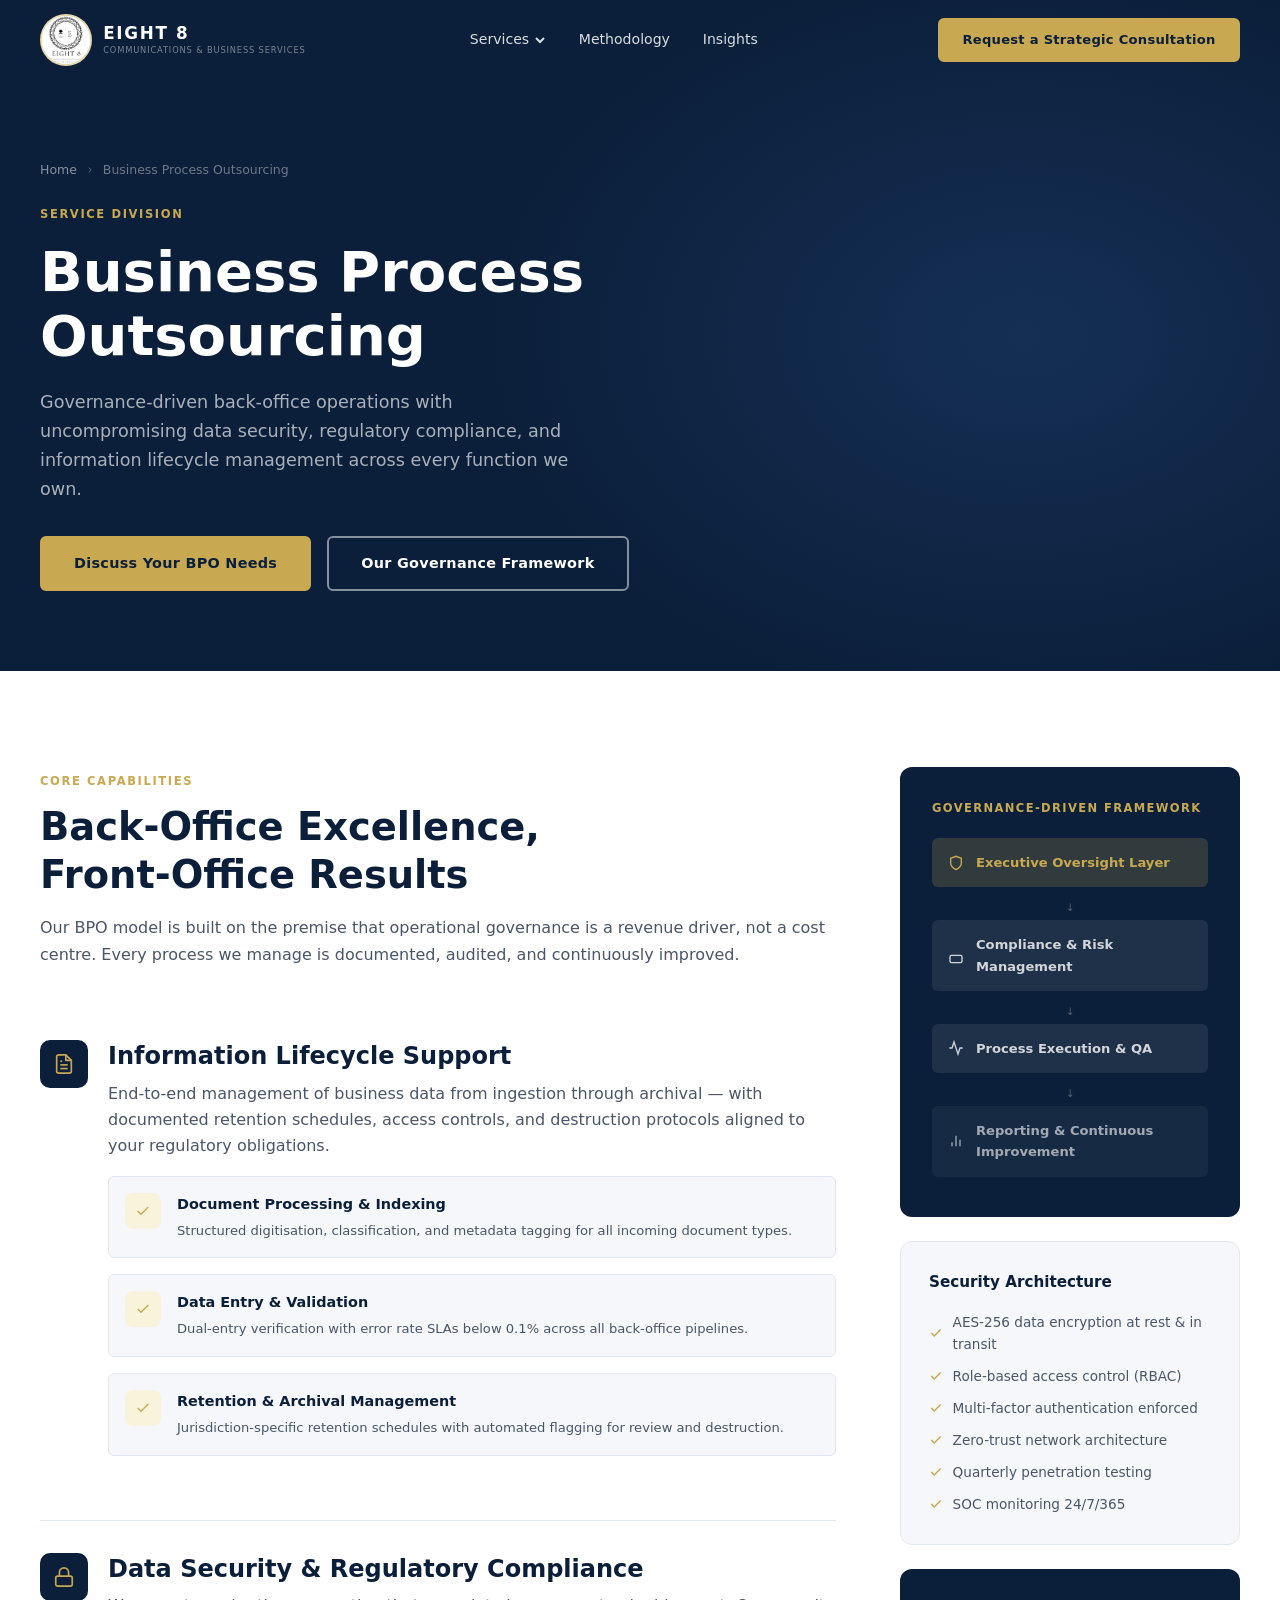
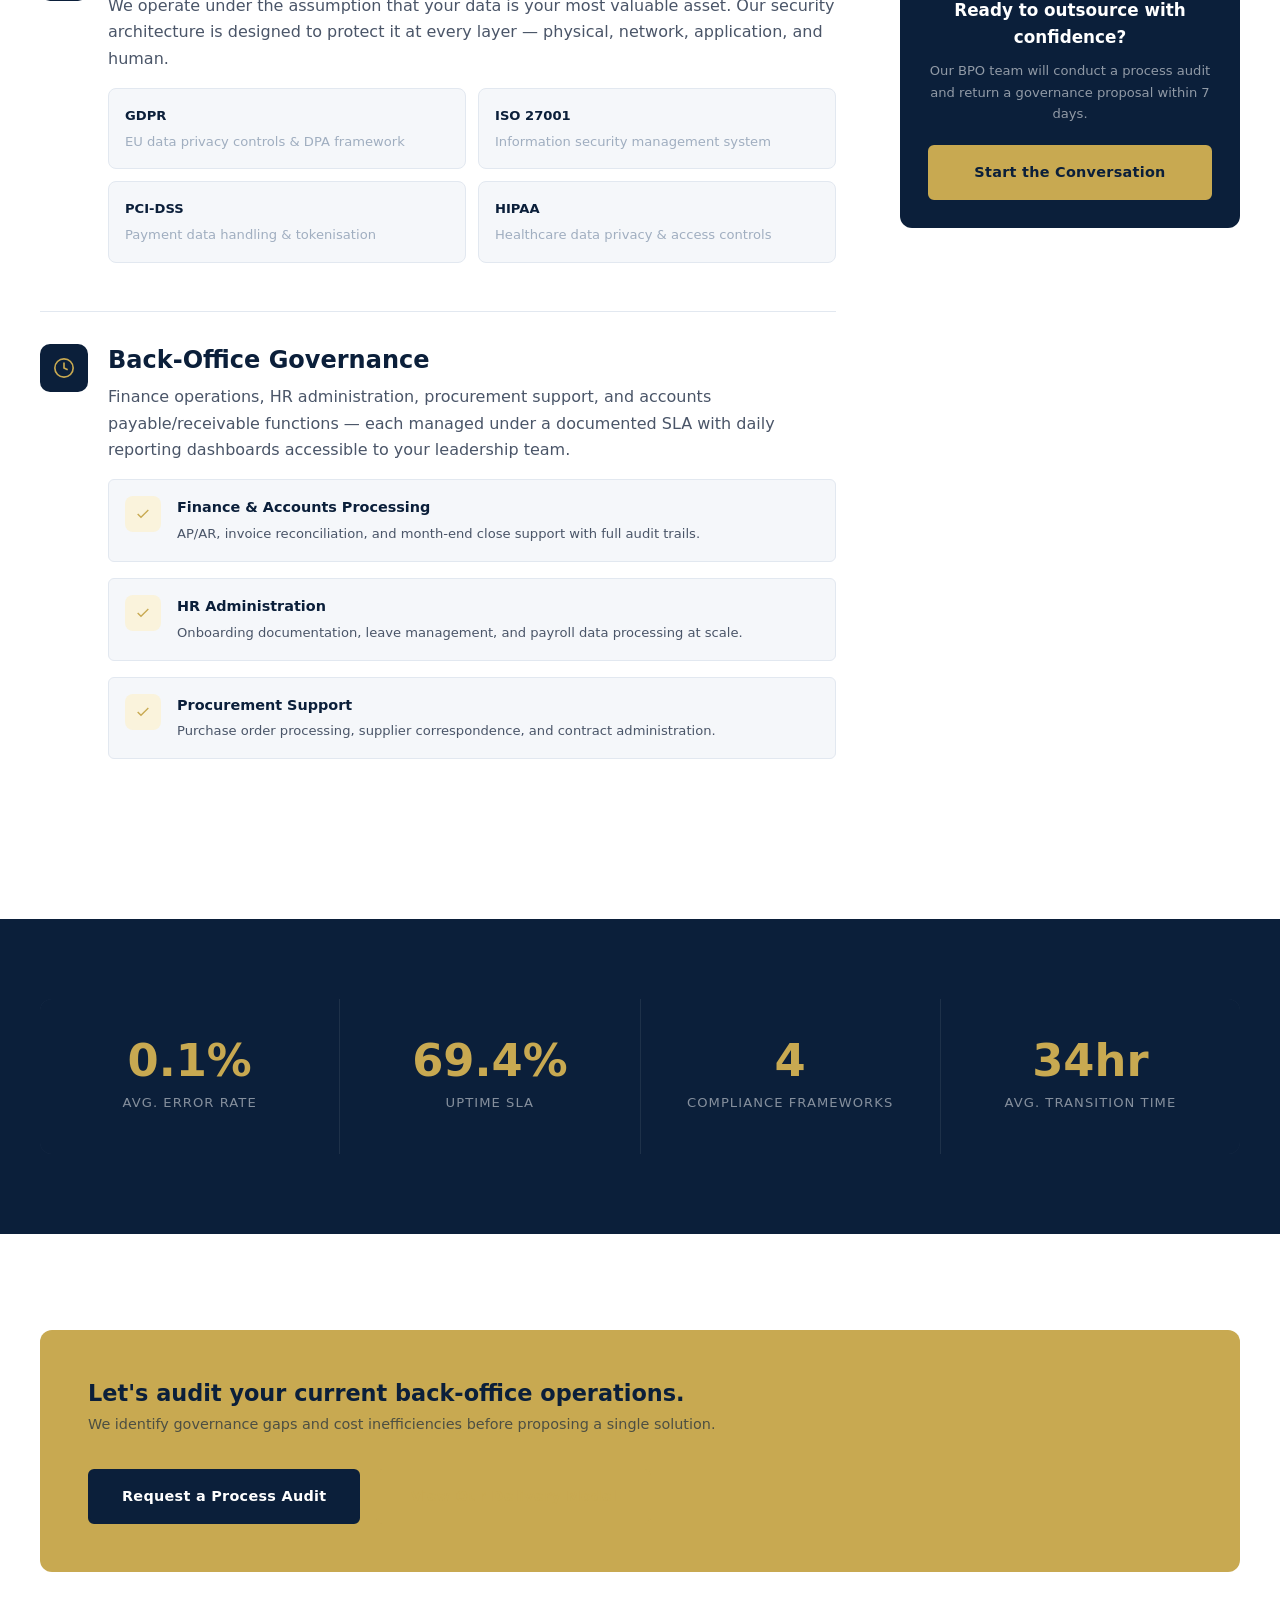
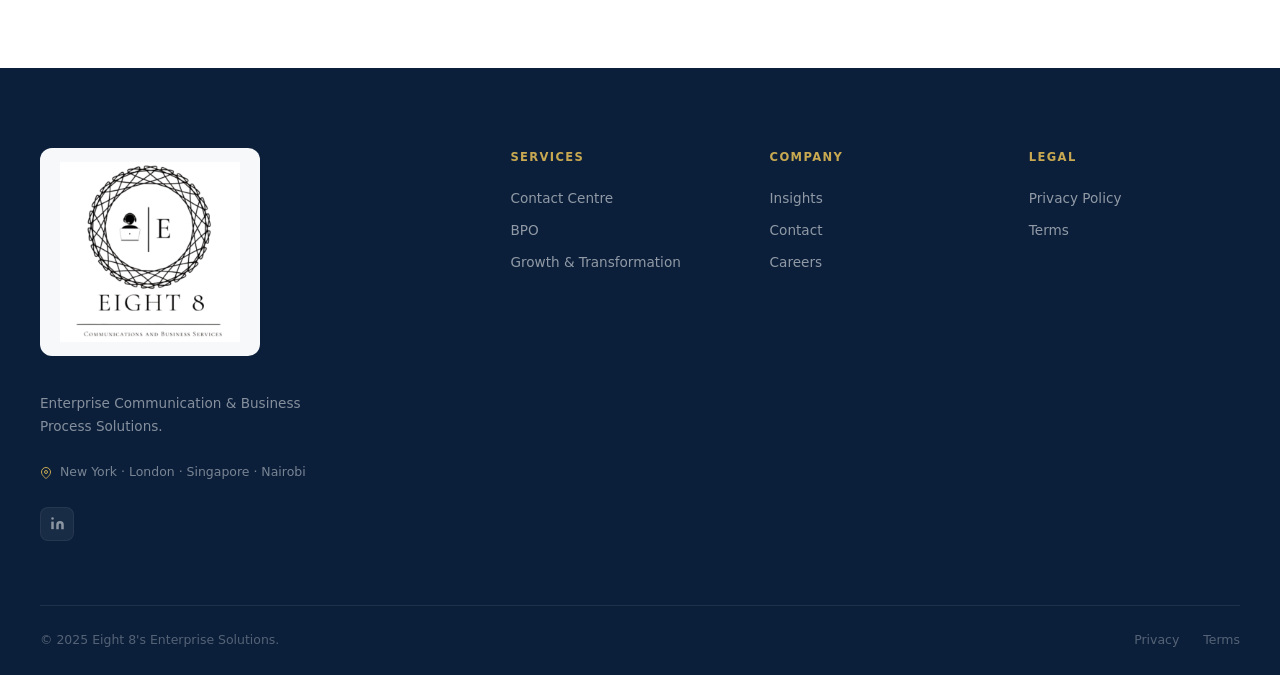
==== bpo.html @ 616efad4 "Add files via upload" ====
<!DOCTYPE html>
<html lang="en">
<head>
  <meta charset="UTF-8" />
  <meta name="viewport" content="width=device-width, initial-scale=1.0" />
  <title>Business Process Outsourcing | Eight 8's</title>
  <meta name="description" content="Governance-driven BPO with uncompromising data security, regulatory compliance, and information lifecycle management." />
  <link rel="stylesheet" href="styles.css" />
</head>
<body>

<!-- NAV -->
<nav class="nav">
  <div class="nav__inner">
    <a href="index.html" class="nav__logo"><img src="logo.png" alt="Eight 8" class="nav__logo-img" /><span class="nav__logo-text"><strong>Eight 8</strong><small>Communications &amp; Business Services</small></span></a>
    <ul class="nav__links">
      <li class="nav__item">
        <a href="#" class="nav__link">Services <svg viewBox="0 0 12 12" fill="none" stroke="currentColor" stroke-width="2"><path d="M2 4l4 4 4-4"/></svg></a>
        <div class="nav__dropdown">
          <a href="contact-centre.html" class="nav__dropdown-item"><div class="nav__dropdown-icon"><svg viewBox="0 0 24 24" fill="none" stroke="currentColor" stroke-width="2"><path d="M22 16.92v3a2 2 0 01-2.18 2 19.79 19.79 0 01-8.63-3.07"/></svg></div><div><span class="nav__dropdown-label">Contact Centre Operations</span><span class="nav__dropdown-desc">Inbound, outbound & technical support</span></div></a>
          <a href="bpo.html" class="nav__dropdown-item"><div class="nav__dropdown-icon"><svg viewBox="0 0 24 24" fill="none" stroke="currentColor" stroke-width="2"><rect x="2" y="3" width="20" height="14" rx="2"/><path d="M8 21h8M12 17v4"/></svg></div><div><span class="nav__dropdown-label">Business Process Outsourcing</span><span class="nav__dropdown-desc">Governance-driven back-office excellence</span></div></a>
          <a href="growth.html" class="nav__dropdown-item"><div class="nav__dropdown-icon"><svg viewBox="0 0 24 24" fill="none" stroke="currentColor" stroke-width="2"><polyline points="23 6 13.5 15.5 8.5 10.5 1 18"/></svg></div><div><span class="nav__dropdown-label">Growth & Transformation</span><span class="nav__dropdown-desc">CX strategy & technology integration</span></div></a>
        </div>
      </li>
      <li><a href="methodology.html" class="nav__link">Methodology</a></li>
      <li><a href="insights.html" class="nav__link">Insights</a></li>
    </ul>
    <a href="contact.html" class="btn btn-primary btn-sm nav__cta">Request a Strategic Consultation</a>
    <button class="nav__hamburger" aria-label="Open menu"><span></span><span></span><span></span></button>
  </div>
  <div class="nav__mobile">
    <a href="index.html">Home</a>
    <a href="contact-centre.html">Contact Centre</a>
    <a href="bpo.html">BPO</a>
    <a href="growth.html">Growth &amp; Transformation</a>
    <a href="methodology.html">Methodology</a>
    <a href="insights.html">Insights</a>
    <a href="contact.html" style="color:var(--gold);font-weight:700;">Request Consultation →</a>
  </div>
</nav>


<!-- PAGE HERO -->
<section class="page-hero">
  <div class="page-hero__bg"></div>
  <div class="container" style="position:relative;z-index:1;">
    <nav class="breadcrumb"><a href="index.html">Home</a><svg viewBox="0 0 24 24" fill="none" stroke="currentColor" stroke-width="2"><polyline points="9 18 15 12 9 6"/></svg><span>Business Process Outsourcing</span></nav>
    <span class="section-label">Service Division</span>
    <h1>Business Process<br/>Outsourcing</h1>
    <p class="page-hero__sub">Governance-driven back-office operations with uncompromising data security, regulatory compliance, and information lifecycle management across every function we own.</p>
    <div class="page-hero__actions">
      <a href="contact.html?service=bpo" class="btn btn-primary">Discuss Your BPO Needs</a>
      <a href="#governance" class="btn btn-outline-light">Our Governance Framework</a>
    </div>
  </div>
</section>


<!-- GOVERNANCE FRAMEWORK SIDEBAR LAYOUT -->
<section class="section" id="governance">
  <div class="container">
    <div style="display:grid;grid-template-columns:1fr 340px;gap:4rem;align-items:start;">

      <div>
        <span class="section-label">Core Capabilities</span>
        <h2 style="color:var(--navy);margin-bottom:1rem;">Back-Office Excellence,<br/>Front-Office Results</h2>
        <p style="margin-bottom:2.5rem;">Our BPO model is built on the premise that operational governance is a revenue driver, not a cost centre. Every process we manage is documented, audited, and continuously improved.</p>

        <!-- Feature blocks -->
        <div style="display:flex;flex-direction:column;gap:0;">

          <div style="padding-block:2rem;border-bottom:1px solid var(--gray-200);">
            <div style="display:flex;align-items:flex-start;gap:1.25rem;">
              <div style="width:48px;height:48px;background:var(--navy);border-radius:10px;display:grid;place-items:center;color:var(--gold);flex-shrink:0;">
                <svg width="22" height="22" viewBox="0 0 24 24" fill="none" stroke="currentColor" stroke-width="1.8"><path d="M14 2H6a2 2 0 00-2 2v16a2 2 0 002 2h12a2 2 0 002-2V8z"/><polyline points="14 2 14 8 20 8"/><line x1="16" y1="13" x2="8" y2="13"/><line x1="16" y1="17" x2="8" y2="17"/><polyline points="10 9 9 9 8 9"/></svg>
              </div>
              <div>
                <h3 style="color:var(--navy);margin-bottom:.5rem;">Information Lifecycle Support</h3>
                <p style="margin-bottom:1rem;">End-to-end management of business data from ingestion through archival — with documented retention schedules, access controls, and destruction protocols aligned to your regulatory obligations.</p>
                <div class="feature-list">
                  <div class="feature-list-item">
                    <div class="feature-list-item__icon"><svg viewBox="0 0 24 24" fill="none" stroke="currentColor" stroke-width="2"><polyline points="20 6 9 17 4 12"/></svg></div>
                    <div><h4>Document Processing &amp; Indexing</h4><p>Structured digitisation, classification, and metadata tagging for all incoming document types.</p></div>
                  </div>
                  <div class="feature-list-item">
                    <div class="feature-list-item__icon"><svg viewBox="0 0 24 24" fill="none" stroke="currentColor" stroke-width="2"><polyline points="20 6 9 17 4 12"/></svg></div>
                    <div><h4>Data Entry &amp; Validation</h4><p>Dual-entry verification with error rate SLAs below 0.1% across all back-office pipelines.</p></div>
                  </div>
                  <div class="feature-list-item">
                    <div class="feature-list-item__icon"><svg viewBox="0 0 24 24" fill="none" stroke="currentColor" stroke-width="2"><polyline points="20 6 9 17 4 12"/></svg></div>
                    <div><h4>Retention &amp; Archival Management</h4><p>Jurisdiction-specific retention schedules with automated flagging for review and destruction.</p></div>
                  </div>
                </div>
              </div>
            </div>
          </div>

          <div style="padding-block:2rem;border-bottom:1px solid var(--gray-200);">
            <div style="display:flex;align-items:flex-start;gap:1.25rem;">
              <div style="width:48px;height:48px;background:var(--navy);border-radius:10px;display:grid;place-items:center;color:var(--gold);flex-shrink:0;">
                <svg width="22" height="22" viewBox="0 0 24 24" fill="none" stroke="currentColor" stroke-width="1.8"><rect x="3" y="11" width="18" height="11" rx="2"/><path d="M7 11V7a5 5 0 0110 0v4"/></svg>
              </div>
              <div>
                <h3 style="color:var(--navy);margin-bottom:.5rem;">Data Security &amp; Regulatory Compliance</h3>
                <p style="margin-bottom:1rem;">We operate under the assumption that your data is your most valuable asset. Our security architecture is designed to protect it at every layer — physical, network, application, and human.</p>
                <div style="display:grid;grid-template-columns:1fr 1fr;gap:.75rem;margin-bottom:1rem;">
                  <div style="background:var(--off-white);border:1px solid var(--gray-200);border-radius:8px;padding:1rem;font-size:.82rem;">
                    <div style="font-weight:700;color:var(--navy);margin-bottom:.25rem;">GDPR</div>
                    <div style="color:var(--gray-400);">EU data privacy controls &amp; DPA framework</div>
                  </div>
                  <div style="background:var(--off-white);border:1px solid var(--gray-200);border-radius:8px;padding:1rem;font-size:.82rem;">
                    <div style="font-weight:700;color:var(--navy);margin-bottom:.25rem;">ISO 27001</div>
                    <div style="color:var(--gray-400);">Information security management system</div>
                  </div>
                  <div style="background:var(--off-white);border:1px solid var(--gray-200);border-radius:8px;padding:1rem;font-size:.82rem;">
                    <div style="font-weight:700;color:var(--navy);margin-bottom:.25rem;">PCI-DSS</div>
                    <div style="color:var(--gray-400);">Payment data handling &amp; tokenisation</div>
                  </div>
                  <div style="background:var(--off-white);border:1px solid var(--gray-200);border-radius:8px;padding:1rem;font-size:.82rem;">
                    <div style="font-weight:700;color:var(--navy);margin-bottom:.25rem;">HIPAA</div>
                    <div style="color:var(--gray-400);">Healthcare data privacy &amp; access controls</div>
                  </div>
                </div>
              </div>
            </div>
          </div>

          <div style="padding-block:2rem;">
            <div style="display:flex;align-items:flex-start;gap:1.25rem;">
              <div style="width:48px;height:48px;background:var(--navy);border-radius:10px;display:grid;place-items:center;color:var(--gold);flex-shrink:0;">
                <svg width="22" height="22" viewBox="0 0 24 24" fill="none" stroke="currentColor" stroke-width="1.8"><circle cx="12" cy="12" r="10"/><polyline points="12 6 12 12 16 14"/></svg>
              </div>
              <div>
                <h3 style="color:var(--navy);margin-bottom:.5rem;">Back-Office Governance</h3>
                <p style="margin-bottom:1rem;">Finance operations, HR administration, procurement support, and accounts payable/receivable functions — each managed under a documented SLA with daily reporting dashboards accessible to your leadership team.</p>
                <div class="feature-list">
                  <div class="feature-list-item">
                    <div class="feature-list-item__icon"><svg viewBox="0 0 24 24" fill="none" stroke="currentColor" stroke-width="2"><polyline points="20 6 9 17 4 12"/></svg></div>
                    <div><h4>Finance &amp; Accounts Processing</h4><p>AP/AR, invoice reconciliation, and month-end close support with full audit trails.</p></div>
                  </div>
                  <div class="feature-list-item">
                    <div class="feature-list-item__icon"><svg viewBox="0 0 24 24" fill="none" stroke="currentColor" stroke-width="2"><polyline points="20 6 9 17 4 12"/></svg></div>
                    <div><h4>HR Administration</h4><p>Onboarding documentation, leave management, and payroll data processing at scale.</p></div>
                  </div>
                  <div class="feature-list-item">
                    <div class="feature-list-item__icon"><svg viewBox="0 0 24 24" fill="none" stroke="currentColor" stroke-width="2"><polyline points="20 6 9 17 4 12"/></svg></div>
                    <div><h4>Procurement Support</h4><p>Purchase order processing, supplier correspondence, and contract administration.</p></div>
                  </div>
                </div>
              </div>
            </div>
          </div>

        </div>
      </div>

      <!-- Sidebar -->
      <div class="sidebar">
        <div class="governance-box" style="margin-bottom:1.5rem;">
          <h4 style="font-size:.72rem;font-weight:700;letter-spacing:.12em;text-transform:uppercase;color:var(--gold);">Governance-Driven Framework</h4>
          <div style="margin-top:1rem;">
            <div class="governance-layer governance-layer--1">
              <svg viewBox="0 0 24 24" fill="none" stroke="currentColor" stroke-width="2"><path d="M12 22s8-4 8-10V5l-8-3-8 3v7c0 6 8 10 8 10z"/></svg>
              Executive Oversight Layer
            </div>
            <div style="text-align:center;font-size:.65rem;color:rgba(255,255,255,.3);padding:.25rem;">↓</div>
            <div class="governance-layer governance-layer--2">
              <svg viewBox="0 0 24 24" fill="none" stroke="currentColor" stroke-width="2"><rect x="3" y="11" width="18" height="11" rx="2"/></svg>
              Compliance &amp; Risk Management
            </div>
            <div style="text-align:center;font-size:.65rem;color:rgba(255,255,255,.3);padding:.25rem;">↓</div>
            <div class="governance-layer governance-layer--2">
              <svg viewBox="0 0 24 24" fill="none" stroke="currentColor" stroke-width="2"><polyline points="22 12 18 12 15 21 9 3 6 12 2 12"/></svg>
              Process Execution &amp; QA
            </div>
            <div style="text-align:center;font-size:.65rem;color:rgba(255,255,255,.3);padding:.25rem;">↓</div>
            <div class="governance-layer governance-layer--3">
              <svg viewBox="0 0 24 24" fill="none" stroke="currentColor" stroke-width="2"><line x1="18" y1="20" x2="18" y2="10"/><line x1="12" y1="20" x2="12" y2="4"/><line x1="6" y1="20" x2="6" y2="14"/></svg>
              Reporting &amp; Continuous Improvement
            </div>
          </div>
        </div>

        <div class="sidebar-card">
          <h4>Security Architecture</h4>
          <div class="sidebar-list">
            <div class="sidebar-list-item"><svg viewBox="0 0 24 24" fill="none" stroke="currentColor" stroke-width="2.5"><polyline points="20 6 9 17 4 12"/></svg>AES-256 data encryption at rest &amp; in transit</div>
            <div class="sidebar-list-item"><svg viewBox="0 0 24 24" fill="none" stroke="currentColor" stroke-width="2.5"><polyline points="20 6 9 17 4 12"/></svg>Role-based access control (RBAC)</div>
            <div class="sidebar-list-item"><svg viewBox="0 0 24 24" fill="none" stroke="currentColor" stroke-width="2.5"><polyline points="20 6 9 17 4 12"/></svg>Multi-factor authentication enforced</div>
            <div class="sidebar-list-item"><svg viewBox="0 0 24 24" fill="none" stroke="currentColor" stroke-width="2.5"><polyline points="20 6 9 17 4 12"/></svg>Zero-trust network architecture</div>
            <div class="sidebar-list-item"><svg viewBox="0 0 24 24" fill="none" stroke="currentColor" stroke-width="2.5"><polyline points="20 6 9 17 4 12"/></svg>Quarterly penetration testing</div>
            <div class="sidebar-list-item"><svg viewBox="0 0 24 24" fill="none" stroke="currentColor" stroke-width="2.5"><polyline points="20 6 9 17 4 12"/></svg>SOC monitoring 24/7/365</div>
          </div>
        </div>

        <div class="sidebar-cta">
          <h4>Ready to outsource with confidence?</h4>
          <p>Our BPO team will conduct a process audit and return a governance proposal within 7 days.</p>
          <a href="contact.html?service=bpo" class="btn btn-primary" style="width:100%;justify-content:center;">Start the Conversation</a>
        </div>
      </div>

    </div>
  </div>
</section>


<!-- STATS -->
<section class="stats-row">
  <div class="container">
    <div class="stats-row__grid">
      <div class="stat-item"><div class="stat-item__num" data-target="0.08" data-suffix="%">0.08%</div><div class="stat-item__label">Avg. Error Rate</div></div>
      <div class="stat-item"><div class="stat-item__num" data-target="99.2" data-suffix="%">99.2%</div><div class="stat-item__label">Uptime SLA</div></div>
      <div class="stat-item"><div class="stat-item__num" data-target="6">6</div><div class="stat-item__label">Compliance Frameworks</div></div>
      <div class="stat-item"><div class="stat-item__num" data-target="48" data-suffix="hr">48hr</div><div class="stat-item__label">Avg. Transition Time</div></div>
    </div>
  </div>
</section>


<!-- CTA BANNER -->
<section class="section">
  <div class="container reveal">
    <div class="cta-banner">
      <div>
        <h3>Let's audit your current back-office operations.</h3>
        <p>We identify governance gaps and cost inefficiencies before proposing a single solution.</p>
      </div>
      <div class="cta-banner__actions">
        <a href="contact.html?service=bpo" class="btn btn-navy">Request a Process Audit</a>
        <a href="methodology.html" class="btn btn-outline-gold">View Our Delivery Model</a>
      </div>
    </div>
  </div>
</section>


<!-- FOOTER -->
<footer class="footer">
  <div class="container">
    <div class="footer__grid">
      <div class="footer__brand">
        <a href="index.html" class="footer__logo"><img src="logo.png" alt="Eight 8" class="footer__logo-img" /></a>
        <p class="footer__tagline">Enterprise Communication &amp; Business Process Solutions.</p>
        <div class="footer__offices"><div class="footer__office"><svg viewBox="0 0 24 24" fill="none" stroke="currentColor" stroke-width="2"><path d="M21 10c0 7-9 13-9 13s-9-6-9-13a9 9 0 0118 0z"/><circle cx="12" cy="10" r="3"/></svg>New York · London · Singapore · Nairobi</div></div>
        <div class="footer__social"><a href="#" class="footer__social-link"><svg viewBox="0 0 24 24" fill="currentColor"><path d="M16 8a6 6 0 016 6v7h-4v-7a2 2 0 00-2-2 2 2 0 00-2 2v7h-4v-7a6 6 0 016-6z"/><rect x="2" y="9" width="4" height="12"/><circle cx="4" cy="4" r="2"/></svg></a></div>
      </div>
      <div><div class="footer__col-title">Services</div><ul class="footer__col-links"><li><a href="contact-centre.html" class="footer__col-link">Contact Centre</a></li><li><a href="bpo.html" class="footer__col-link">BPO</a></li><li><a href="growth.html" class="footer__col-link">Growth &amp; Transformation</a></li></ul></div>
      <div><div class="footer__col-title">Company</div><ul class="footer__col-links"><li><a href="insights.html" class="footer__col-link">Insights</a></li><li><a href="contact.html" class="footer__col-link">Contact</a></li><li><a href="#" class="footer__col-link">Careers</a></li></ul></div>
      <div><div class="footer__col-title">Legal</div><ul class="footer__col-links"><li><a href="#" class="footer__col-link">Privacy Policy</a></li><li><a href="#" class="footer__col-link">Terms</a></li></ul></div>
    </div>
    <div class="footer__bottom"><span>© 2025 Eight 8's Enterprise Solutions.</span><div class="footer__bottom-links"><a href="#">Privacy</a><a href="#">Terms</a></div></div>
  </div>
</footer>

<script src="script.js"></script>
</body>
</html>
---- styles.css ----
/* ============================================================
   EIGHT 8'S — Global Stylesheet
   ============================================================ */

:root {
  --navy:        #0B1F3A;
  --navy-mid:    #152D4F;
  --navy-light:  #1E3F6F;
  --gold:        #C8A951;
  --gold-light:  #E2C97A;
  --gold-pale:   #FAF3DC;
  --white:       #FFFFFF;
  --off-white:   #F5F7FA;
  --gray-100:    #EDF2F7;
  --gray-200:    #E2E8F0;
  --gray-400:    #A0AEC0;
  --gray-600:    #4A5568;
  --gray-800:    #1A202C;
  --text:        #2D3748;
  --radius-sm:   6px;
  --radius-md:   12px;
  --radius-lg:   20px;
  --shadow-sm:   0 2px 8px rgba(11,31,58,0.08);
  --shadow-md:   0 8px 32px rgba(11,31,58,0.14);
  --shadow-lg:   0 20px 60px rgba(11,31,58,0.20);
  --transition:  0.28s cubic-bezier(0.4,0,0.2,1);
  --max-w:       1200px;
}

/* ── Reset & Base ── */
*, *::before, *::after { box-sizing: border-box; margin: 0; padding: 0; }

html { scroll-behavior: smooth; font-size: 16px; }

body {
  font-family: 'Segoe UI', system-ui, -apple-system, sans-serif;
  color: var(--text);
  background: var(--white);
  line-height: 1.65;
  overflow-x: hidden;
}

img { display: block; max-width: 100%; }
a  { color: inherit; text-decoration: none; }
ul { list-style: none; }

/* ── Typography ── */
h1 { font-size: clamp(2rem, 4.5vw, 3.5rem); font-weight: 700; line-height: 1.15; }
h2 { font-size: clamp(1.6rem, 3vw, 2.4rem); font-weight: 700; line-height: 1.25; }
h3 { font-size: clamp(1.1rem, 2vw, 1.5rem); font-weight: 600; line-height: 1.35; }
h4 { font-size: 1.05rem; font-weight: 600; }
p  { font-size: 1rem; color: var(--gray-600); }

.section-label {
  display: inline-block;
  font-size: 0.72rem;
  font-weight: 700;
  letter-spacing: 0.14em;
  text-transform: uppercase;
  color: var(--gold);
  margin-bottom: 0.75rem;
}

/* ── Layout Helpers ── */
.container {
  width: min(var(--max-w), 100% - 3rem);
  margin-inline: auto;
}

.section {
  padding-block: 96px;
}

.section--dark {
  background: var(--navy);
  color: var(--white);
}
.section--dark p { color: var(--gray-400); }

.section--alt { background: var(--off-white); }

.grid-2 { display: grid; grid-template-columns: 1fr 1fr; gap: 3rem; align-items: center; }
.grid-3 { display: grid; grid-template-columns: repeat(3, 1fr); gap: 2rem; }
.grid-4 { display: grid; grid-template-columns: repeat(4, 1fr); gap: 1.5rem; }

/* ── Buttons ── */
.btn {
  display: inline-flex;
  align-items: center;
  gap: 0.5rem;
  padding: 0.85rem 2rem;
  border-radius: var(--radius-sm);
  font-size: 0.9rem;
  font-weight: 600;
  letter-spacing: 0.02em;
  cursor: pointer;
  border: 2px solid transparent;
  transition: all var(--transition);
  white-space: nowrap;
}

.btn-primary {
  background: var(--gold);
  color: var(--navy);
  border-color: var(--gold);
}
.btn-primary:hover {
  background: var(--gold-light);
  border-color: var(--gold-light);
  transform: translateY(-2px);
  box-shadow: 0 8px 24px rgba(200,169,81,0.35);
}

.btn-outline-light {
  background: transparent;
  color: var(--white);
  border-color: rgba(255,255,255,0.5);
}
.btn-outline-light:hover {
  background: rgba(255,255,255,0.1);
  border-color: var(--white);
  transform: translateY(-2px);
}

.btn-outline-gold {
  background: transparent;
  color: var(--gold);
  border-color: var(--gold);
}
.btn-outline-gold:hover {
  background: var(--gold);
  color: var(--navy);
  transform: translateY(-2px);
}

.btn-navy {
  background: var(--navy);
  color: var(--white);
  border-color: var(--navy);
}
.btn-navy:hover {
  background: var(--navy-light);
  border-color: var(--navy-light);
  transform: translateY(-2px);
  box-shadow: var(--shadow-md);
}

.btn-sm {
  padding: 0.6rem 1.4rem;
  font-size: 0.82rem;
}

.btn svg { width: 16px; height: 16px; flex-shrink: 0; }

/* ── Navigation ── */
.nav {
  position: fixed;
  top: 0; left: 0; right: 0;
  z-index: 1000;
  padding: 0 2rem;
  background: transparent;
  transition: background var(--transition), box-shadow var(--transition), padding var(--transition);
}

.nav.scrolled {
  background: var(--navy);
  box-shadow: 0 2px 24px rgba(11,31,58,0.3);
  padding-block: 0;
}

.nav__inner {
  max-width: var(--max-w);
  margin-inline: auto;
  display: flex;
  align-items: center;
  justify-content: space-between;
  height: 80px;
}

.nav__logo {
  display: flex;
  align-items: center;
  gap: 0.7rem;
  text-decoration: none;
}

/* Circular badge — matches the sphere shape of the logo mark */
.nav__logo-img {
  height: 52px;
  width: 52px;
  object-fit: contain;
  object-position: center 8%;  /* pull sphere toward top so it fills the circle */
  background: #fff;
  border-radius: 50%;
  border: 2px solid rgba(200, 169, 81, 0.45);
  flex-shrink: 0;
  display: block;
  transition: border-color var(--transition);
}
.nav__logo:hover .nav__logo-img {
  border-color: var(--gold);
}

/* Wordmark text rendered in CSS so it stays legible at all sizes */
.nav__logo-text {
  display: flex;
  flex-direction: column;
  line-height: 1;
}
.nav__logo-text strong {
  font-size: 1.05rem;
  font-weight: 800;
  letter-spacing: 0.1em;
  text-transform: uppercase;
  color: var(--white);
}
.nav__logo-text small {
  font-size: 0.52rem;
  font-weight: 500;
  letter-spacing: 0.1em;
  text-transform: uppercase;
  color: rgba(255, 255, 255, 0.45);
  margin-top: 4px;
}

/* Full logo in footer — white card so black artwork shows clearly */
.footer__logo-img {
  width: 220px;
  height: auto;
  object-fit: contain;
  background: rgba(255, 255, 255, 0.97);
  border-radius: 12px;
  padding: 14px 20px;
  margin-bottom: 1.25rem;
  display: block;
}

.nav__links {
  display: flex;
  align-items: center;
  gap: 0.25rem;
}

.nav__item { position: relative; }

.nav__link {
  display: flex;
  align-items: center;
  gap: 0.3rem;
  padding: 0.5rem 0.9rem;
  color: rgba(255,255,255,0.85);
  font-size: 0.88rem;
  font-weight: 500;
  border-radius: var(--radius-sm);
  transition: color var(--transition), background var(--transition);
}

.nav__link:hover { color: var(--white); background: rgba(255,255,255,0.08); }

.nav__link svg { width: 12px; height: 12px; transition: transform var(--transition); }

.nav__item:hover .nav__link svg { transform: rotate(180deg); }

/* Dropdown */
.nav__dropdown {
  position: absolute;
  top: calc(100% + 8px);
  left: 50%;
  transform: translateX(-50%) translateY(-6px);
  background: var(--white);
  border-radius: var(--radius-md);
  box-shadow: var(--shadow-lg);
  min-width: 260px;
  opacity: 0;
  pointer-events: none;
  transition: all var(--transition);
  border: 1px solid var(--gray-200);
  overflow: hidden;
}

.nav__item:hover .nav__dropdown {
  opacity: 1;
  pointer-events: all;
  transform: translateX(-50%) translateY(0);
}

.nav__dropdown-item {
  display: flex;
  align-items: flex-start;
  gap: 0.75rem;
  padding: 0.85rem 1.25rem;
  transition: background var(--transition);
}
.nav__dropdown-item:hover { background: var(--off-white); }

.nav__dropdown-icon {
  width: 34px; height: 34px;
  background: var(--gold-pale);
  border-radius: 8px;
  display: grid;
  place-items: center;
  flex-shrink: 0;
  color: var(--gold);
}
.nav__dropdown-icon svg { width: 16px; height: 16px; }

.nav__dropdown-label { font-size: 0.88rem; font-weight: 600; color: var(--navy); display: block; }
.nav__dropdown-desc  { font-size: 0.78rem; color: var(--gray-400); display: block; margin-top: 0.1rem; }

.nav__cta {
  margin-left: 1rem;
}

.nav__hamburger {
  display: none;
  flex-direction: column;
  gap: 5px;
  cursor: pointer;
  padding: 0.5rem;
}
.nav__hamburger span {
  display: block;
  width: 24px; height: 2px;
  background: var(--white);
  border-radius: 2px;
  transition: all var(--transition);
}

/* Mobile nav */
.nav__mobile {
  display: none;
  flex-direction: column;
  background: var(--navy-mid);
  padding: 1rem 2rem 2rem;
  gap: 0.5rem;
}
.nav__mobile.open { display: flex; }
.nav__mobile a {
  color: rgba(255,255,255,0.85);
  padding: 0.7rem 0.5rem;
  border-bottom: 1px solid rgba(255,255,255,0.08);
  font-size: 0.95rem;
}

/* ── Hero ── */
.hero {
  min-height: 100vh;
  display: flex;
  align-items: center;
  background: var(--navy);
  position: relative;
  overflow: hidden;
  padding-top: 80px;
}

.hero__bg {
  position: absolute;
  inset: 0;
  background:
    radial-gradient(ellipse 80% 60% at 70% 50%, rgba(30,63,111,0.6) 0%, transparent 70%),
    radial-gradient(ellipse 50% 40% at 90% 80%, rgba(200,169,81,0.08) 0%, transparent 60%);
}

.hero__grid-overlay {
  position: absolute;
  inset: 0;
  background-image:
    linear-gradient(rgba(255,255,255,0.025) 1px, transparent 1px),
    linear-gradient(90deg, rgba(255,255,255,0.025) 1px, transparent 1px);
  background-size: 64px 64px;
}

.hero__content {
  position: relative;
  z-index: 1;
}

.hero__badge {
  display: inline-flex;
  align-items: center;
  gap: 0.5rem;
  background: rgba(200,169,81,0.15);
  border: 1px solid rgba(200,169,81,0.3);
  color: var(--gold-light);
  padding: 0.4rem 1rem;
  border-radius: 100px;
  font-size: 0.78rem;
  font-weight: 600;
  letter-spacing: 0.08em;
  text-transform: uppercase;
  margin-bottom: 1.5rem;
}
.hero__badge-dot {
  width: 6px; height: 6px;
  background: var(--gold);
  border-radius: 50%;
  animation: pulse 2s infinite;
}

@keyframes pulse {
  0%, 100% { opacity: 1; transform: scale(1); }
  50%       { opacity: 0.5; transform: scale(1.4); }
}

.hero h1 {
  color: var(--white);
  max-width: 720px;
  margin-bottom: 1.5rem;
}

.hero h1 span { color: var(--gold); }

.hero__sub {
  font-size: 1.15rem;
  color: rgba(255,255,255,0.65);
  max-width: 580px;
  margin-bottom: 2.5rem;
  line-height: 1.7;
}

.hero__actions {
  display: flex;
  align-items: center;
  gap: 1rem;
  flex-wrap: wrap;
}

.hero__stats {
  display: flex;
  gap: 2.5rem;
  margin-top: 4rem;
  flex-wrap: wrap;
}

.hero__stat-num {
  font-size: 2.2rem;
  font-weight: 800;
  color: var(--white);
  line-height: 1;
}
.hero__stat-num span { color: var(--gold); }
.hero__stat-label { font-size: 0.8rem; color: rgba(255,255,255,0.5); margin-top: 0.25rem; text-transform: uppercase; letter-spacing: 0.06em; }

/* ── Trust Bar ── */
.trust-bar {
  background: var(--navy-mid);
  border-top: 1px solid rgba(255,255,255,0.06);
  border-bottom: 1px solid rgba(255,255,255,0.06);
  padding: 1.25rem 0;
  overflow: hidden;
}

.trust-bar__label {
  font-size: 0.72rem;
  font-weight: 600;
  letter-spacing: 0.12em;
  text-transform: uppercase;
  color: rgba(255,255,255,0.35);
  white-space: nowrap;
  flex-shrink: 0;
  padding-inline: 2rem;
}

.trust-bar__track {
  display: flex;
  align-items: center;
  gap: 0;
  overflow: hidden;
}

.trust-bar__marquee {
  display: flex;
  align-items: center;
  gap: 0;
  animation: marquee 28s linear infinite;
  white-space: nowrap;
}

.trust-bar__marquee:hover { animation-play-state: paused; }

@keyframes marquee {
  from { transform: translateX(0); }
  to   { transform: translateX(-50%); }
}

.trust-bar__item {
  display: inline-flex;
  align-items: center;
  gap: 0.5rem;
  padding: 0.4rem 2rem;
  color: rgba(255,255,255,0.6);
  font-size: 0.82rem;
  font-weight: 600;
  letter-spacing: 0.06em;
  text-transform: uppercase;
  border-right: 1px solid rgba(255,255,255,0.1);
  transition: color var(--transition);
}

.trust-bar__item:hover { color: var(--gold); }

.trust-bar__item svg { width: 14px; height: 14px; opacity: 0.6; }

/* ── Pillars ── */
.pillars { background: var(--off-white); }

.pillars__header {
  text-align: center;
  max-width: 600px;
  margin-inline: auto;
  margin-bottom: 4rem;
}

.pillar-card {
  background: var(--white);
  border-radius: var(--radius-md);
  padding: 2.5rem 2rem;
  border: 1px solid var(--gray-200);
  transition: all var(--transition);
  position: relative;
  overflow: hidden;
}

.pillar-card::before {
  content: '';
  position: absolute;
  top: 0; left: 0; right: 0;
  height: 3px;
  background: var(--gold);
  transform: scaleX(0);
  transition: transform var(--transition);
}

.pillar-card:hover {
  box-shadow: var(--shadow-lg);
  transform: translateY(-6px);
  border-color: var(--gold-pale);
}

.pillar-card:hover::before { transform: scaleX(1); }

.pillar-icon {
  width: 64px; height: 64px;
  background: var(--navy);
  border-radius: var(--radius-sm);
  display: grid;
  place-items: center;
  margin-bottom: 1.5rem;
  color: var(--gold);
}
.pillar-icon svg { width: 28px; height: 28px; }

.pillar-card h3 { color: var(--navy); margin-bottom: 0.75rem; }
.pillar-card p  { font-size: 0.9rem; line-height: 1.7; }

/* ── Services Grid ── */
.services__header {
  text-align: center;
  max-width: 620px;
  margin-inline: auto;
  margin-bottom: 3.5rem;
}

.service-card {
  background: var(--white);
  border-radius: var(--radius-md);
  overflow: hidden;
  border: 1px solid var(--gray-200);
  transition: all var(--transition);
  display: flex;
  flex-direction: column;
}

.service-card:hover {
  box-shadow: var(--shadow-lg);
  transform: translateY(-6px);
}

.service-card__thumb {
  height: 200px;
  background: var(--navy);
  position: relative;
  display: flex;
  align-items: center;
  justify-content: center;
  overflow: hidden;
}

.service-card__thumb-bg {
  position: absolute;
  inset: 0;
  opacity: 0.4;
}

.service-card__thumb-icon {
  position: relative;
  width: 64px; height: 64px;
  background: rgba(255,255,255,0.12);
  border-radius: var(--radius-md);
  display: grid;
  place-items: center;
  color: var(--gold);
  border: 1px solid rgba(255,255,255,0.2);
}
.service-card__thumb-icon svg { width: 30px; height: 30px; }

.service-card__body { padding: 1.75rem 1.75rem 2rem; flex: 1; display: flex; flex-direction: column; }
.service-card__tag {
  font-size: 0.72rem;
  font-weight: 700;
  letter-spacing: 0.1em;
  text-transform: uppercase;
  color: var(--gold);
  margin-bottom: 0.5rem;
}
.service-card h3 { color: var(--navy); margin-bottom: 0.75rem; }
.service-card p { font-size: 0.88rem; flex: 1; margin-bottom: 1.5rem; }

.service-card__features {
  display: flex;
  flex-direction: column;
  gap: 0.35rem;
  margin-bottom: 1.5rem;
}

.service-card__feature {
  display: flex;
  align-items: center;
  gap: 0.5rem;
  font-size: 0.82rem;
  color: var(--gray-600);
}
.service-card__feature svg { width: 14px; height: 14px; color: var(--gold); flex-shrink: 0; }

/* ── Why Us ── */
.why-us h2 { color: var(--white); margin-bottom: 1rem; }
.why-us > .container > p { margin-bottom: 3.5rem; max-width: 560px; }

.why-us__grid {
  display: grid;
  grid-template-columns: 1fr 1fr;
  gap: 2px;
  border-radius: var(--radius-md);
  overflow: hidden;
  box-shadow: var(--shadow-lg);
}

.why-us__col { padding: 3rem; }

.why-us__col--problem {
  background: rgba(255,255,255,0.04);
  border: 1px solid rgba(255,255,255,0.08);
  border-right: none;
  border-radius: var(--radius-md) 0 0 var(--radius-md);
}

.why-us__col--solution {
  background: var(--gold);
  border-radius: 0 var(--radius-md) var(--radius-md) 0;
}

.why-us__col-title {
  font-size: 0.72rem;
  font-weight: 700;
  letter-spacing: 0.12em;
  text-transform: uppercase;
  margin-bottom: 1.75rem;
  display: flex;
  align-items: center;
  gap: 0.5rem;
}

.why-us__col--problem .why-us__col-title { color: rgba(255,255,255,0.45); }
.why-us__col--solution .why-us__col-title { color: var(--navy); }

.why-us__item {
  display: flex;
  align-items: flex-start;
  gap: 1rem;
  padding-block: 1rem;
  border-top: 1px solid rgba(255,255,255,0.08);
}
.why-us__col--solution .why-us__item { border-top-color: rgba(11,31,58,0.12); }

.why-us__item:first-of-type { border-top: none; }

.why-us__item-icon {
  width: 32px; height: 32px;
  border-radius: 6px;
  display: grid;
  place-items: center;
  flex-shrink: 0;
  margin-top: 2px;
}
.why-us__col--problem .why-us__item-icon {
  background: rgba(255,80,80,0.12);
  color: #FC8181;
}
.why-us__col--solution .why-us__item-icon {
  background: rgba(11,31,58,0.12);
  color: var(--navy);
}
.why-us__item-icon svg { width: 15px; height: 15px; }

.why-us__item-title { font-size: 0.9rem; font-weight: 600; margin-bottom: 0.25rem; }
.why-us__col--problem .why-us__item-title { color: var(--white); }
.why-us__col--solution .why-us__item-title { color: var(--navy); }

.why-us__item-desc { font-size: 0.8rem; }
.why-us__col--problem .why-us__item-desc { color: rgba(255,255,255,0.45); }
.why-us__col--solution .why-us__item-desc { color: rgba(11,31,58,0.65); }

/* ── Lead Magnet ── */
.lead-magnet {
  background: linear-gradient(135deg, var(--navy-mid) 0%, var(--navy) 100%);
  position: relative;
  overflow: hidden;
}

.lead-magnet__bg {
  position: absolute;
  right: -100px; top: -100px;
  width: 600px; height: 600px;
  background: radial-gradient(circle, rgba(200,169,81,0.08) 0%, transparent 70%);
  pointer-events: none;
}

.lead-magnet__inner {
  display: grid;
  grid-template-columns: 1fr 1fr;
  gap: 4rem;
  align-items: center;
  position: relative;
  z-index: 1;
}

.lead-magnet h2 { color: var(--white); margin-bottom: 1rem; }
.lead-magnet > .lead-magnet__inner > div > p { color: rgba(255,255,255,0.65); margin-bottom: 1.5rem; }

.lead-magnet__book {
  background: rgba(255,255,255,0.05);
  border: 1px solid rgba(255,255,255,0.1);
  border-radius: var(--radius-md);
  padding: 2rem;
  display: flex;
  align-items: center;
  gap: 1.5rem;
  margin-bottom: 2rem;
}
.lead-magnet__book-cover {
  width: 70px;
  height: 90px;
  background: var(--gold);
  border-radius: 6px;
  display: grid;
  place-items: center;
  flex-shrink: 0;
  color: var(--navy);
  font-size: 1.6rem;
  font-weight: 900;
  box-shadow: 4px 4px 0 rgba(11,31,58,0.3);
}
.lead-magnet__book-title { font-size: 0.95rem; font-weight: 700; color: var(--white); line-height: 1.35; margin-bottom: 0.25rem; }
.lead-magnet__book-sub { font-size: 0.78rem; color: rgba(255,255,255,0.45); }

.lead-magnet__points {
  display: flex;
  flex-direction: column;
  gap: 0.6rem;
}
.lead-magnet__point {
  display: flex;
  align-items: center;
  gap: 0.6rem;
  font-size: 0.85rem;
  color: rgba(255,255,255,0.7);
}
.lead-magnet__point svg { width: 14px; height: 14px; color: var(--gold); flex-shrink: 0; }

.lead-magnet__form-card {
  background: var(--white);
  border-radius: var(--radius-md);
  padding: 2.5rem;
  box-shadow: var(--shadow-lg);
}

.lead-magnet__form-card h3 { color: var(--navy); margin-bottom: 0.5rem; }
.lead-magnet__form-card > p { font-size: 0.85rem; margin-bottom: 1.5rem; }

.form-group { margin-bottom: 1rem; }
.form-group label {
  display: block;
  font-size: 0.78rem;
  font-weight: 600;
  color: var(--gray-600);
  margin-bottom: 0.4rem;
  letter-spacing: 0.02em;
}
.form-group input, .form-group select {
  width: 100%;
  padding: 0.7rem 1rem;
  border: 1.5px solid var(--gray-200);
  border-radius: var(--radius-sm);
  font-size: 0.88rem;
  font-family: inherit;
  color: var(--gray-800);
  background: var(--off-white);
  transition: border-color var(--transition), background var(--transition);
  outline: none;
}
.form-group input:focus, .form-group select:focus {
  border-color: var(--gold);
  background: var(--white);
}
.form-group input::placeholder { color: var(--gray-400); }

.form-note {
  font-size: 0.72rem;
  color: var(--gray-400);
  text-align: center;
  margin-top: 1rem;
  display: flex;
  align-items: center;
  justify-content: center;
  gap: 0.4rem;
}
.form-note svg { width: 12px; height: 12px; }

/* ── Page Hero (inner pages) ── */
.page-hero {
  background: var(--navy);
  padding-top: calc(80px + 5rem);
  padding-bottom: 5rem;
  position: relative;
  overflow: hidden;
}
.page-hero__bg {
  position: absolute; inset: 0;
  background: radial-gradient(ellipse 60% 80% at 80% 50%, rgba(30,63,111,0.5) 0%, transparent 70%);
}
.page-hero .section-label { display: block; margin-bottom: 1rem; }
.page-hero h1 { color: var(--white); max-width: 680px; margin-bottom: 1.25rem; }
.page-hero__sub { font-size: 1.1rem; color: rgba(255,255,255,0.65); max-width: 560px; margin-bottom: 2rem; }
.page-hero__actions { display: flex; gap: 1rem; flex-wrap: wrap; }

.breadcrumb {
  display: flex;
  align-items: center;
  gap: 0.5rem;
  font-size: 0.78rem;
  color: rgba(255,255,255,0.4);
  margin-bottom: 1.5rem;
}
.breadcrumb a { color: rgba(255,255,255,0.5); transition: color var(--transition); }
.breadcrumb a:hover { color: var(--gold); }
.breadcrumb svg { width: 10px; height: 10px; }

/* ── Feature Blocks ── */
.feature-block { display: grid; grid-template-columns: 1fr 1fr; gap: 5rem; align-items: center; padding-block: 5rem; }
.feature-block + .feature-block { border-top: 1px solid var(--gray-200); }
.feature-block--reverse { direction: rtl; }
.feature-block--reverse > * { direction: ltr; }

.feature-visual {
  background: var(--off-white);
  border-radius: var(--radius-lg);
  aspect-ratio: 4/3;
  display: flex;
  align-items: center;
  justify-content: center;
  border: 1px solid var(--gray-200);
  position: relative;
  overflow: hidden;
}

.feature-visual__icon {
  width: 96px; height: 96px;
  background: var(--navy);
  border-radius: var(--radius-md);
  display: grid;
  place-items: center;
  color: var(--gold);
}
.feature-visual__icon svg { width: 48px; height: 48px; }

.feature-content .section-label { display: block; }
.feature-content h2 { color: var(--navy); margin-block: 0.75rem 1rem; }
.feature-content > p { margin-bottom: 1.5rem; }

.feature-list {
  display: flex;
  flex-direction: column;
  gap: 1rem;
  margin-bottom: 2rem;
}

.feature-list-item {
  display: flex;
  align-items: flex-start;
  gap: 1rem;
  padding: 1rem;
  background: var(--off-white);
  border-radius: var(--radius-sm);
  border: 1px solid var(--gray-200);
}

.feature-list-item__icon {
  width: 36px; height: 36px;
  background: var(--gold-pale);
  border-radius: 8px;
  display: grid;
  place-items: center;
  flex-shrink: 0;
  color: var(--gold);
}
.feature-list-item__icon svg { width: 16px; height: 16px; }
.feature-list-item h4 { font-size: 0.9rem; color: var(--navy); margin-bottom: 0.2rem; }
.feature-list-item p { font-size: 0.82rem; }

/* ── Stats Row ── */
.stats-row {
  background: var(--navy);
  padding-block: 5rem;
}
.stats-row__grid {
  display: grid;
  grid-template-columns: repeat(4, 1fr);
  gap: 1px;
  background: rgba(255,255,255,0.08);
  border-radius: var(--radius-md);
  overflow: hidden;
}
.stat-item {
  background: var(--navy);
  padding: 2.5rem 2rem;
  text-align: center;
  transition: background var(--transition);
}
.stat-item:hover { background: var(--navy-light); }
.stat-item__num { font-size: 2.8rem; font-weight: 800; color: var(--gold); line-height: 1; margin-bottom: 0.5rem; }
.stat-item__label { font-size: 0.82rem; color: rgba(255,255,255,0.5); text-transform: uppercase; letter-spacing: 0.08em; }

/* ── Process Steps ── */
.process-steps {
  counter-reset: steps;
  display: flex;
  flex-direction: column;
  gap: 0;
}
.process-step {
  display: grid;
  grid-template-columns: 80px 1fr;
  gap: 2rem;
  padding-block: 2.5rem;
  border-bottom: 1px solid var(--gray-200);
  position: relative;
}
.process-step:last-child { border-bottom: none; }

.process-step__num {
  width: 56px; height: 56px;
  background: var(--navy);
  border-radius: 50%;
  display: grid;
  place-items: center;
  font-size: 1.2rem;
  font-weight: 800;
  color: var(--gold);
  flex-shrink: 0;
}

.process-step h3 { color: var(--navy); margin-bottom: 0.5rem; }

/* ── Tabs ── */
.tabs {
  display: flex;
  gap: 0.5rem;
  border-bottom: 2px solid var(--gray-200);
  margin-bottom: 2.5rem;
  flex-wrap: wrap;
}
.tab {
  padding: 0.7rem 1.5rem;
  font-size: 0.88rem;
  font-weight: 600;
  color: var(--gray-600);
  cursor: pointer;
  border-bottom: 2px solid transparent;
  margin-bottom: -2px;
  transition: all var(--transition);
  background: none;
  border-top: none;
  border-left: none;
  border-right: none;
  font-family: inherit;
}
.tab:hover { color: var(--navy); }
.tab.active { color: var(--navy); border-bottom-color: var(--gold); }

.tab-panel { display: none; }
.tab-panel.active { display: block; }

/* ── Cards ── */
.card {
  background: var(--white);
  border-radius: var(--radius-md);
  border: 1px solid var(--gray-200);
  overflow: hidden;
  transition: all var(--transition);
}
.card:hover { box-shadow: var(--shadow-md); transform: translateY(-4px); }

.card__img {
  height: 180px;
  background: var(--navy);
  position: relative;
  display: flex;
  align-items: center;
  justify-content: center;
  color: var(--gold);
}
.card__img svg { width: 40px; height: 40px; }

.card__body { padding: 1.5rem; }
.card__tag {
  display: inline-block;
  background: var(--gold-pale);
  color: var(--gold);
  font-size: 0.7rem;
  font-weight: 700;
  letter-spacing: 0.08em;
  text-transform: uppercase;
  padding: 0.25rem 0.65rem;
  border-radius: 100px;
  margin-bottom: 0.75rem;
}
.card h3 { font-size: 1rem; color: var(--navy); margin-bottom: 0.5rem; }
.card p  { font-size: 0.85rem; margin-bottom: 1.25rem; }

.card__meta {
  display: flex;
  align-items: center;
  justify-content: space-between;
  font-size: 0.75rem;
  color: var(--gray-400);
  border-top: 1px solid var(--gray-200);
  padding-top: 1rem;
}

/* ── Discovery Form ── */
.discovery-form {
  background: var(--white);
  border-radius: var(--radius-lg);
  padding: 3rem;
  box-shadow: var(--shadow-lg);
  border: 1px solid var(--gray-200);
}

.discovery-form h3 { color: var(--navy); margin-bottom: 0.5rem; }
.discovery-form > p { margin-bottom: 2rem; }

.form-row { display: grid; grid-template-columns: 1fr 1fr; gap: 1rem; }

.form-section-title {
  font-size: 0.72rem;
  font-weight: 700;
  letter-spacing: 0.1em;
  text-transform: uppercase;
  color: var(--gold);
  margin: 1.5rem 0 1rem;
  padding-bottom: 0.5rem;
  border-bottom: 1px solid var(--gray-200);
}

.form-group textarea {
  width: 100%;
  padding: 0.7rem 1rem;
  border: 1.5px solid var(--gray-200);
  border-radius: var(--radius-sm);
  font-size: 0.88rem;
  font-family: inherit;
  color: var(--gray-800);
  background: var(--off-white);
  outline: none;
  resize: vertical;
  min-height: 100px;
  transition: border-color var(--transition), background var(--transition);
}
.form-group textarea:focus {
  border-color: var(--gold);
  background: var(--white);
}

.form-submit-row { margin-top: 1.5rem; }

/* ── Sidebar ── */
.sidebar { position: sticky; top: 100px; }

.sidebar-card {
  background: var(--off-white);
  border-radius: var(--radius-md);
  padding: 1.75rem;
  border: 1px solid var(--gray-200);
  margin-bottom: 1.5rem;
}
.sidebar-card h4 { color: var(--navy); margin-bottom: 1rem; font-size: 0.95rem; }

.sidebar-list { display: flex; flex-direction: column; gap: 0.6rem; }
.sidebar-list-item {
  display: flex;
  align-items: center;
  gap: 0.6rem;
  font-size: 0.85rem;
  color: var(--gray-600);
}
.sidebar-list-item svg { width: 14px; height: 14px; color: var(--gold); flex-shrink: 0; }

.sidebar-cta {
  background: var(--navy);
  border-radius: var(--radius-md);
  padding: 1.75rem;
  text-align: center;
}
.sidebar-cta h4 { color: var(--white); margin-bottom: 0.5rem; }
.sidebar-cta p { font-size: 0.82rem; color: rgba(255,255,255,0.55); margin-bottom: 1.25rem; }

/* ── Governance Framework Box ── */
.governance-box {
  background: var(--navy);
  border-radius: var(--radius-md);
  padding: 2rem;
  color: var(--white);
}
.governance-box h4 { margin-bottom: 1.25rem; font-size: 0.9rem; letter-spacing: 0.04em; }

.governance-layer {
  padding: 0.85rem 1rem;
  border-radius: var(--radius-sm);
  margin-bottom: 0.5rem;
  font-size: 0.82rem;
  font-weight: 600;
  display: flex;
  align-items: center;
  gap: 0.75rem;
}
.governance-layer--1 { background: rgba(200,169,81,0.2); color: var(--gold); }
.governance-layer--2 { background: rgba(255,255,255,0.08); color: rgba(255,255,255,0.8); }
.governance-layer--3 { background: rgba(255,255,255,0.05); color: rgba(255,255,255,0.6); }
.governance-layer svg { width: 16px; height: 16px; flex-shrink: 0; }

/* ── Timeline ── */
.timeline { position: relative; }
.timeline::before {
  content: '';
  position: absolute;
  left: 20px; top: 0; bottom: 0;
  width: 2px;
  background: linear-gradient(to bottom, var(--gold), rgba(200,169,81,0.1));
}
.timeline-item {
  display: flex;
  gap: 2rem;
  padding-bottom: 2.5rem;
  position: relative;
}
.timeline-dot {
  width: 42px; height: 42px;
  border-radius: 50%;
  background: var(--navy);
  border: 3px solid var(--gold);
  display: grid;
  place-items: center;
  flex-shrink: 0;
  position: relative;
  z-index: 1;
  color: var(--gold);
}
.timeline-dot svg { width: 16px; height: 16px; }
.timeline-content { flex: 1; padding-top: 0.25rem; }
.timeline-content h4 { color: var(--navy); margin-bottom: 0.35rem; }
.timeline-content p { font-size: 0.85rem; }

/* ── Tech Stack Icons ── */
.tech-grid {
  display: grid;
  grid-template-columns: repeat(auto-fill, minmax(120px, 1fr));
  gap: 1rem;
}
.tech-item {
  background: var(--white);
  border: 1px solid var(--gray-200);
  border-radius: var(--radius-sm);
  padding: 1.25rem 1rem;
  text-align: center;
  transition: all var(--transition);
}
.tech-item:hover { border-color: var(--gold); box-shadow: var(--shadow-sm); }
.tech-item__icon { font-size: 1.8rem; margin-bottom: 0.5rem; }
.tech-item__label { font-size: 0.72rem; font-weight: 600; color: var(--gray-600); }

/* ── Compliance Badges ── */
.compliance-badges { display: flex; flex-wrap: wrap; gap: 1rem; }
.compliance-badge {
  display: flex;
  align-items: center;
  gap: 0.6rem;
  background: var(--white);
  border: 1.5px solid var(--gray-200);
  border-radius: var(--radius-sm);
  padding: 0.75rem 1.25rem;
  font-size: 0.82rem;
  font-weight: 700;
  color: var(--navy);
  transition: all var(--transition);
}
.compliance-badge:hover { border-color: var(--gold); background: var(--gold-pale); }
.compliance-badge svg { width: 18px; height: 18px; color: var(--gold); }

/* ── Footer ── */
.footer {
  background: var(--navy);
  color: var(--white);
  padding-top: 5rem;
}

.footer__grid {
  display: grid;
  grid-template-columns: 2fr 1fr 1fr 1fr;
  gap: 3rem;
  padding-bottom: 4rem;
  border-bottom: 1px solid rgba(255,255,255,0.08);
}

.footer__brand { max-width: 300px; }
.footer__logo {
  display: flex;
  align-items: center;
  gap: 0.75rem;
  color: var(--white);
  font-size: 1.2rem;
  font-weight: 800;
  margin-bottom: 1rem;
}
.footer__tagline { font-size: 0.85rem; color: rgba(255,255,255,0.5); margin-bottom: 1.5rem; line-height: 1.7; }

.footer__offices { margin-bottom: 1.5rem; }
.footer__office { font-size: 0.78rem; color: rgba(255,255,255,0.45); margin-bottom: 0.4rem; display: flex; gap: 0.5rem; align-items: center; }
.footer__office svg { width: 12px; height: 12px; color: var(--gold); flex-shrink: 0; }

.footer__social {
  display: flex;
  gap: 0.75rem;
}
.footer__social-link {
  width: 34px; height: 34px;
  background: rgba(255,255,255,0.06);
  border-radius: 8px;
  display: grid;
  place-items: center;
  color: rgba(255,255,255,0.5);
  transition: all var(--transition);
  border: 1px solid rgba(255,255,255,0.06);
}
.footer__social-link:hover { background: var(--gold); color: var(--navy); border-color: var(--gold); }
.footer__social-link svg { width: 15px; height: 15px; }

.footer__col-title {
  font-size: 0.72rem;
  font-weight: 700;
  letter-spacing: 0.12em;
  text-transform: uppercase;
  color: var(--gold);
  margin-bottom: 1.25rem;
}
.footer__col-links { display: flex; flex-direction: column; gap: 0.6rem; }
.footer__col-link {
  font-size: 0.85rem;
  color: rgba(255,255,255,0.55);
  transition: color var(--transition);
  display: flex;
  align-items: center;
  gap: 0.35rem;
}
.footer__col-link:hover { color: var(--gold); }

.footer__bottom {
  display: flex;
  align-items: center;
  justify-content: space-between;
  padding-block: 1.5rem;
  font-size: 0.78rem;
  color: rgba(255,255,255,0.3);
  flex-wrap: wrap;
  gap: 1rem;
}
.footer__bottom-links { display: flex; gap: 1.5rem; }
.footer__bottom-links a { color: rgba(255,255,255,0.3); transition: color var(--transition); }
.footer__bottom-links a:hover { color: rgba(255,255,255,0.6); }

/* ── Section CTA Banner ── */
.cta-banner {
  background: var(--gold);
  border-radius: var(--radius-md);
  padding: 3rem;
  display: flex;
  align-items: center;
  justify-content: space-between;
  gap: 2rem;
  flex-wrap: wrap;
}
.cta-banner h3 { color: var(--navy); font-size: 1.4rem; margin-bottom: 0.35rem; }
.cta-banner p { color: rgba(11,31,58,0.65); font-size: 0.9rem; }
.cta-banner__actions { display: flex; gap: 1rem; flex-wrap: wrap; flex-shrink: 0; }

/* ── Success/Download State ── */
.success-msg {
  display: none;
  text-align: center;
  padding: 2rem;
}
.success-msg__icon { font-size: 3rem; margin-bottom: 1rem; }
.success-msg h4 { color: var(--navy); margin-bottom: 0.5rem; }
.success-msg p { font-size: 0.85rem; }

/* ── Responsive ── */
@media (max-width: 1024px) {
  .grid-4 { grid-template-columns: repeat(2, 1fr); }
  .footer__grid { grid-template-columns: 1fr 1fr; }
  .feature-block { grid-template-columns: 1fr; gap: 3rem; }
  .feature-block--reverse { direction: ltr; }
}

@media (max-width: 768px) {
  .section { padding-block: 64px; }
  .grid-2 { grid-template-columns: 1fr; gap: 2rem; }
  .grid-3 { grid-template-columns: 1fr; }
  .grid-4 { grid-template-columns: 1fr; }
  .why-us__grid { grid-template-columns: 1fr; }
  .why-us__col--problem { border-radius: var(--radius-md) var(--radius-md) 0 0; border-right: 1px solid rgba(255,255,255,0.08); border-bottom: none; }
  .why-us__col--solution { border-radius: 0 0 var(--radius-md) var(--radius-md); }
  .lead-magnet__inner { grid-template-columns: 1fr; gap: 2.5rem; }
  .nav__links, .nav__cta { display: none; }
  .nav__hamburger { display: flex; }
  .hero__stats { gap: 1.5rem; }
  .footer__grid { grid-template-columns: 1fr; }
  .stats-row__grid { grid-template-columns: 1fr 1fr; }
  .form-row { grid-template-columns: 1fr; }
  .discovery-form { padding: 2rem; }
  .cta-banner { flex-direction: column; }
  .process-step { grid-template-columns: 60px 1fr; gap: 1rem; }
  .page-hero { padding-top: calc(80px + 3rem); padding-bottom: 3rem; }
}

@media (max-width: 480px) {
  .hero__actions { flex-direction: column; align-items: flex-start; }
  .stats-row__grid { grid-template-columns: 1fr; }
  .trust-bar__item { padding-inline: 1.25rem; }
}
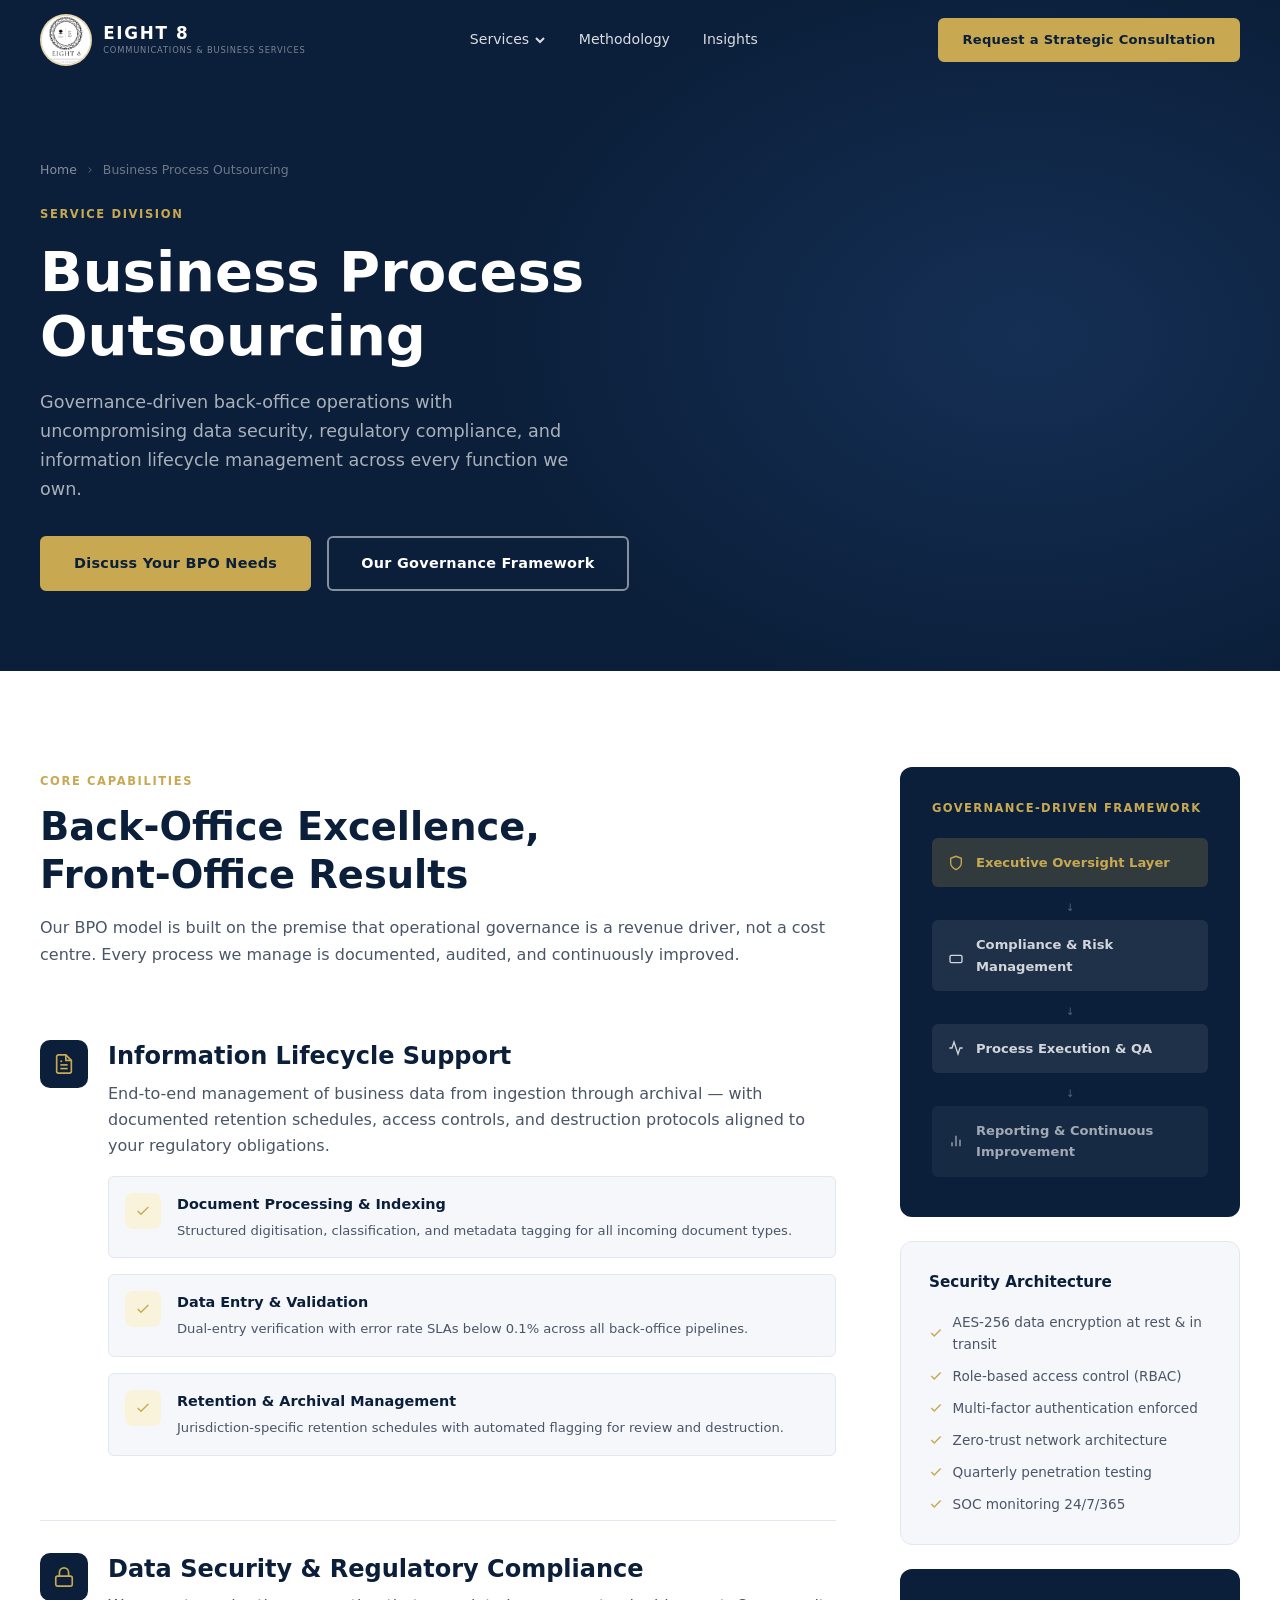
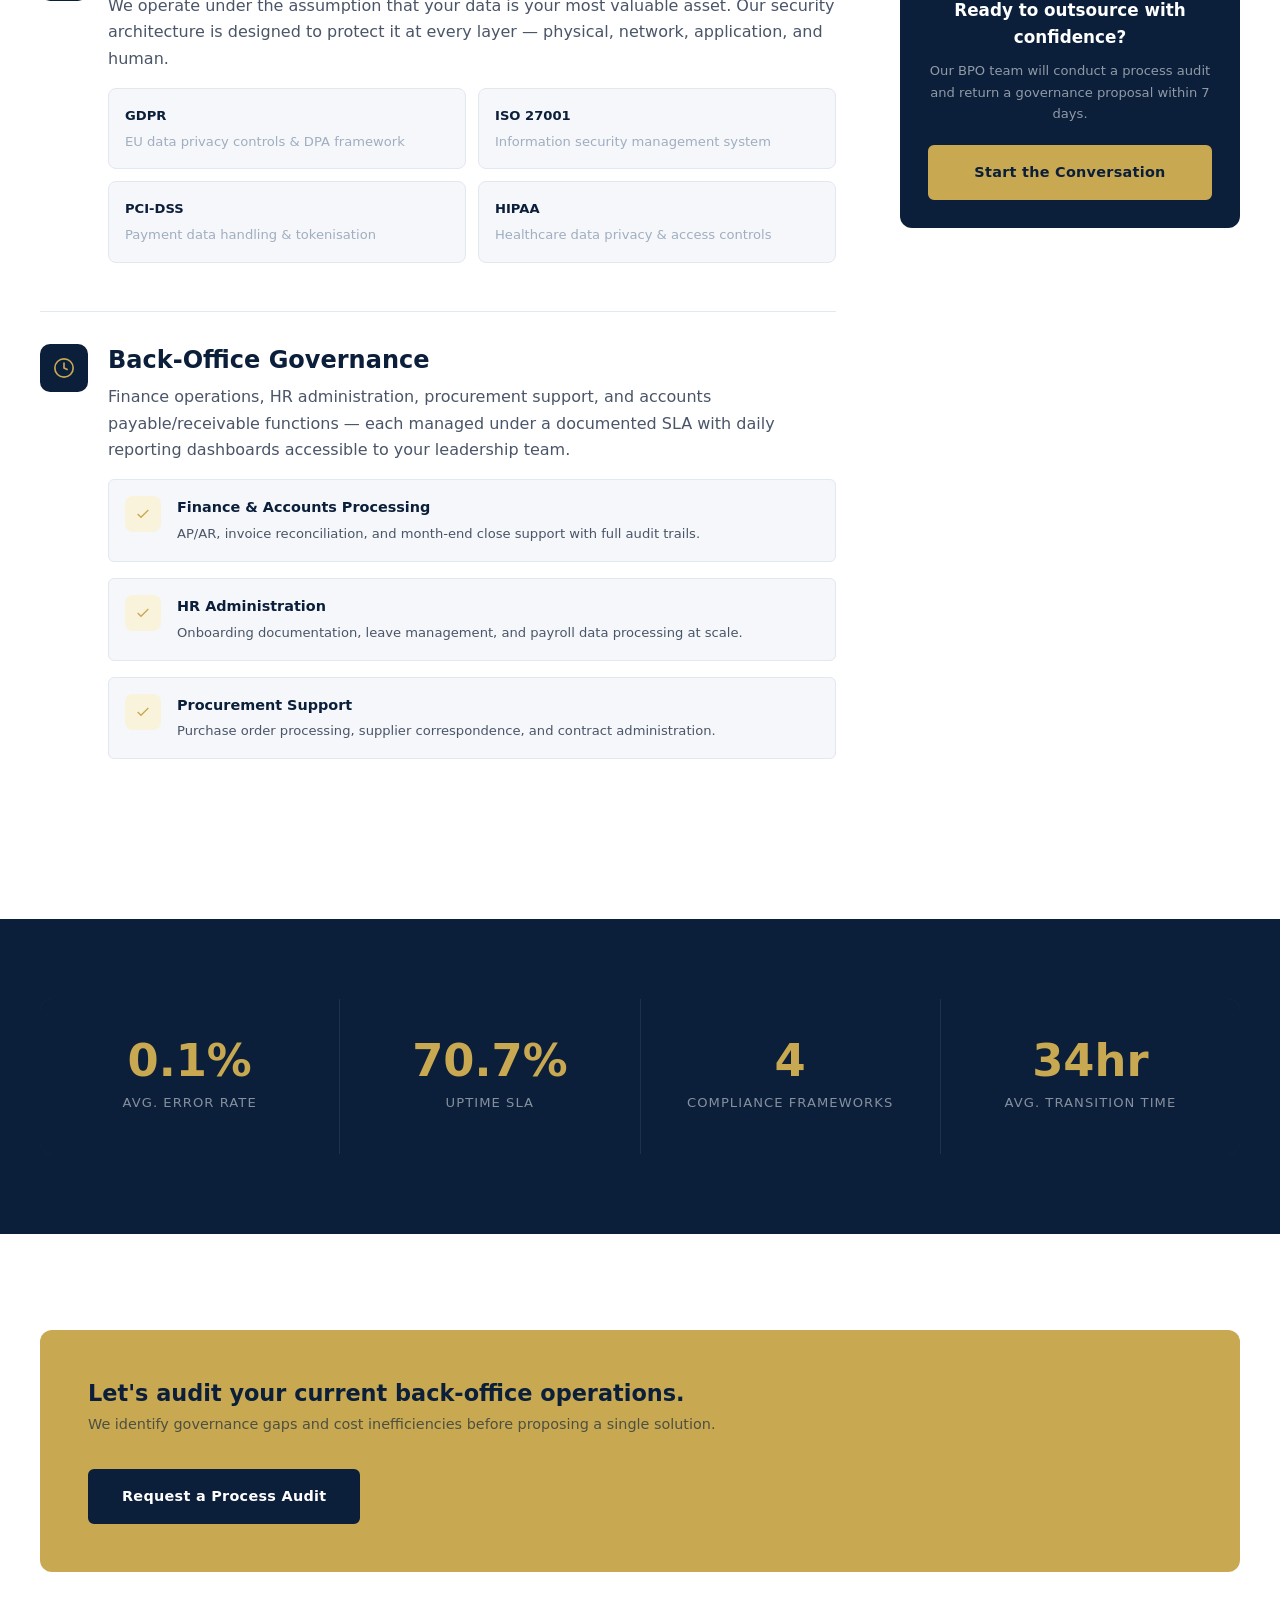
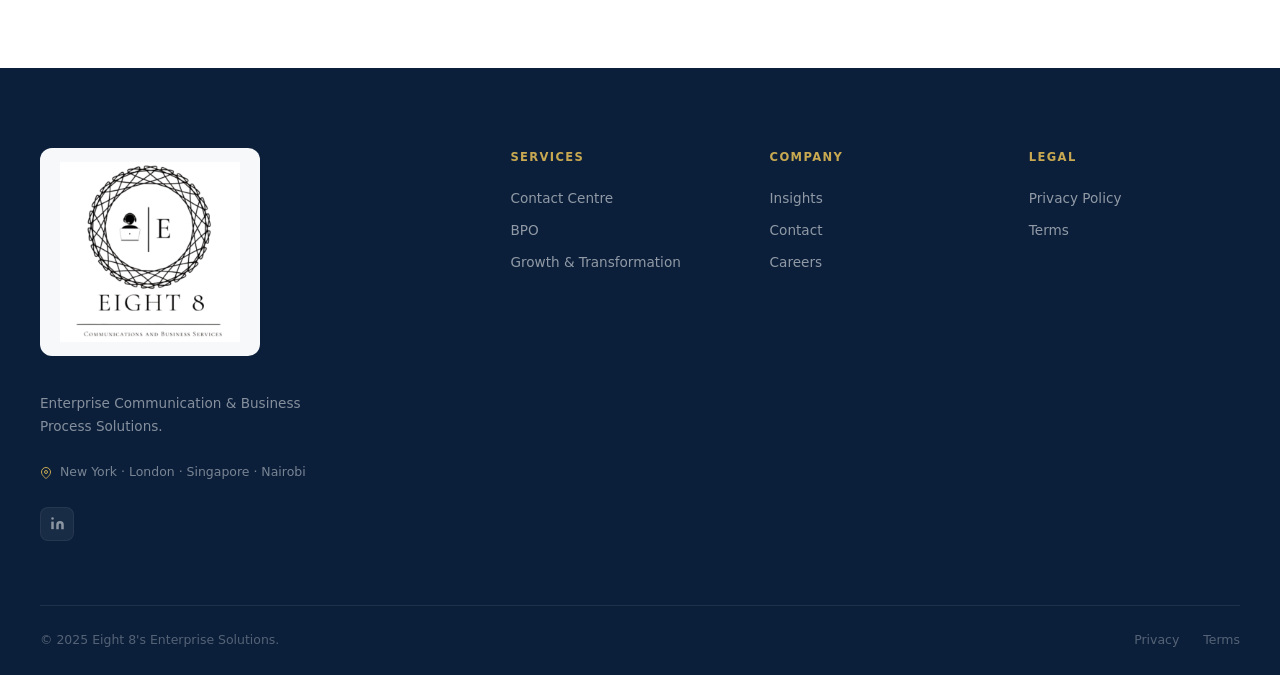
==== commit 4b7704d0: "Add files via upload" ====
--- a/bpo.html
+++ b/bpo.html
@@ -28,14 +28,15 @@
     <a href="contact.html" class="btn btn-primary btn-sm nav__cta">Request a Strategic Consultation</a>
     <button class="nav__hamburger" aria-label="Open menu"><span></span><span></span><span></span></button>
   </div>
-  <div class="nav__mobile">
+  <div class="nav__mobile" role="menu">
     <a href="index.html">Home</a>
-    <a href="contact-centre.html">Contact Centre</a>
-    <a href="bpo.html">BPO</a>
-    <a href="growth.html">Growth &amp; Transformation</a>
+    <a href="#" style="font-size:.7rem;font-weight:700;letter-spacing:.1em;text-transform:uppercase;color:var(--gold);padding-bottom:.25rem;border-bottom:none;pointer-events:none;">Services</a>
+    <a href="contact-centre.html" style="padding-left:1rem;">Contact Centre</a>
+    <a href="bpo.html" style="padding-left:1rem;">BPO</a>
+    <a href="growth.html" style="padding-left:1rem;">Growth &amp; Transformation</a>
     <a href="methodology.html">Methodology</a>
     <a href="insights.html">Insights</a>
-    <a href="contact.html" style="color:var(--gold);font-weight:700;">Request Consultation →</a>
+    <a href="contact.html" style="color:var(--gold);font-weight:700;border-bottom:none;">Request a Strategic Consultation →</a>
   </div>
 </nav>
 
@@ -59,7 +60,7 @@
 <!-- GOVERNANCE FRAMEWORK SIDEBAR LAYOUT -->
 <section class="section" id="governance">
   <div class="container">
-    <div style="display:grid;grid-template-columns:1fr 340px;gap:4rem;align-items:start;">
+    <div class="bpo-layout" style="display:grid;grid-template-columns:1fr 340px;gap:4rem;align-items:start;">
 
       <div>
         <span class="section-label">Core Capabilities</span>
@@ -103,7 +104,7 @@
               <div>
                 <h3 style="color:var(--navy);margin-bottom:.5rem;">Data Security &amp; Regulatory Compliance</h3>
                 <p style="margin-bottom:1rem;">We operate under the assumption that your data is your most valuable asset. Our security architecture is designed to protect it at every layer — physical, network, application, and human.</p>
-                <div style="display:grid;grid-template-columns:1fr 1fr;gap:.75rem;margin-bottom:1rem;">
+                <div class="bpo-compliance-grid" style="display:grid;grid-template-columns:1fr 1fr;gap:.75rem;margin-bottom:1rem;">
                   <div style="background:var(--off-white);border:1px solid var(--gray-200);border-radius:8px;padding:1rem;font-size:.82rem;">
                     <div style="font-weight:700;color:var(--navy);margin-bottom:.25rem;">GDPR</div>
                     <div style="color:var(--gray-400);">EU data privacy controls &amp; DPA framework</div>
--- a/styles.css
+++ b/styles.css
@@ -331,16 +331,25 @@
   display: none;
   flex-direction: column;
   background: var(--navy-mid);
-  padding: 1rem 2rem 2rem;
-  gap: 0.5rem;
+  padding: 0.75rem 1.5rem 2rem;
+  gap: 0;
+  border-top: 1px solid rgba(255,255,255,0.08);
+  box-shadow: 0 8px 32px rgba(0,0,0,0.3);
 }
 .nav__mobile.open { display: flex; }
 .nav__mobile a {
-  color: rgba(255,255,255,0.85);
-  padding: 0.7rem 0.5rem;
-  border-bottom: 1px solid rgba(255,255,255,0.08);
-  font-size: 0.95rem;
-}
+  color: rgba(255,255,255,0.8);
+  padding: 0.8rem 0.5rem;
+  border-bottom: 1px solid rgba(255,255,255,0.07);
+  font-size: 0.92rem;
+  font-weight: 500;
+  display: flex;
+  align-items: center;
+  gap: 0.4rem;
+  transition: color var(--transition), padding-left var(--transition);
+}
+.nav__mobile a:hover { color: var(--gold); padding-left: 0.75rem; }
+.nav__mobile a:last-child { border-bottom: none; margin-top: 0.5rem; }
 
 /* ── Hero ── */
 .hero {
@@ -1322,37 +1331,351 @@
 .success-msg h4 { color: var(--navy); margin-bottom: 0.5rem; }
 .success-msg p { font-size: 0.85rem; }
 
-/* ── Responsive ── */
+/* ══════════════════════════════════════════════════════════
+   RESPONSIVE SYSTEM — Mobile-first overrides
+   Breakpoints: 1024 · 768 · 480 · 360
+   ══════════════════════════════════════════════════════════ */
+
+/* ── 1024px  Tablet ──────────────────────────────────────── */
 @media (max-width: 1024px) {
-  .grid-4 { grid-template-columns: repeat(2, 1fr); }
-  .footer__grid { grid-template-columns: 1fr 1fr; }
-  .feature-block { grid-template-columns: 1fr; gap: 3rem; }
+
+  /* Grids */
+  .grid-4          { grid-template-columns: repeat(2, 1fr); }
+  .footer__grid    { grid-template-columns: 1fr 1fr; gap: 2rem; }
+  .feature-block   { grid-template-columns: 1fr; gap: 3rem; }
   .feature-block--reverse { direction: ltr; }
-}
-
+
+  /* Nav — hide CTA button at tablet, keep links */
+  .nav__cta { display: none; }
+
+  /* Hero */
+  .hero h1      { max-width: 90%; }
+  .hero__sub    { max-width: 100%; }
+  .hero__stats  { gap: 2rem; }
+
+  /* BPO sidebar collapses to stacked */
+  .bpo-layout   { grid-template-columns: 1fr !important; gap: 3rem !important; }
+  .sidebar      { position: static !important; }
+
+  /* Insights featured article */
+  .featured-article-grid { grid-template-columns: 1fr !important; }
+  .featured-article-grid > div:first-child { min-height: 220px; }
+
+  /* Whitepaper grid */
+  .whitepaper-grid { grid-template-columns: 1fr !important; gap: 2.5rem !important; }
+
+  /* Contact split layout */
+  .contact-split {
+    grid-template-columns: 1fr !important;
+    min-height: auto !important;
+  }
+  .contact-split__left  { padding: 6rem 5% 3rem !important; }
+  .contact-split__right { padding: 3rem 5% 5rem !important; }
+
+  /* Methodology transition grid — allow scroll */
+  .transition-grid {
+    grid-template-columns: repeat(3, 1fr) !important;
+    gap: 1rem !important;
+  }
+}
+
+/* ── 768px  Mobile ───────────────────────────────────────── */
 @media (max-width: 768px) {
-  .section { padding-block: 64px; }
-  .grid-2 { grid-template-columns: 1fr; gap: 2rem; }
-  .grid-3 { grid-template-columns: 1fr; }
+
+  /* ─ Base ─ */
+  .section         { padding-block: 56px; }
+  .container       { width: min(var(--max-w), 100% - 2.5rem); }
+
+  /* ─ Nav ─ */
+  .nav             { padding-inline: 1.25rem; }
+  .nav__links      { display: none; }
+  .nav__cta        { display: none; }
+  .nav__hamburger  { display: flex; }
+  .nav__inner      { height: 70px; }
+  .nav__logo-img   { height: 44px; width: 44px; }
+  .nav__logo-text small { display: none; }
+  .nav__logo-text strong { font-size: 0.9rem; letter-spacing: 0.06em; }
+
+  /* ─ Hero ─ */
+  .hero {
+    min-height: 100svh;
+    padding-top: 70px;
+    padding-bottom: 3rem;
+    align-items: flex-start;
+  }
+  .hero__content   { padding-top: 2.5rem; }
+  .hero__badge     { font-size: 0.62rem; padding: 0.35rem 0.85rem; }
+  .hero h1         { font-size: clamp(1.9rem, 8vw, 2.8rem); max-width: 100%; }
+  .hero__sub       { font-size: 0.95rem; max-width: 100%; margin-bottom: 2rem; }
+
+  /* Hero CTAs — full-width stack */
+  .hero__actions   {
+    flex-direction: column;
+    align-items: stretch;
+    gap: 0.75rem;
+    width: 100%;
+    max-width: 360px;
+  }
+  .hero__actions .btn { justify-content: center; width: 100%; }
+
+  /* Hero stats — 2×2 card grid */
+  .hero__stats {
+    display: grid;
+    grid-template-columns: 1fr 1fr;
+    gap: 0;
+    margin-top: 2.5rem;
+    background: rgba(255,255,255,0.06);
+    border: 1px solid rgba(255,255,255,0.1);
+    border-radius: var(--radius-md);
+    overflow: hidden;
+    max-width: 420px;
+  }
+  .hero__stats > div {
+    padding: 1.25rem 1rem;
+    border-right: 1px solid rgba(255,255,255,0.08);
+    border-bottom: 1px solid rgba(255,255,255,0.08);
+  }
+  .hero__stats > div:nth-child(2n) { border-right: none; }
+  .hero__stats > div:nth-child(3),
+  .hero__stats > div:nth-child(4)  { border-bottom: none; }
+  .hero__stat-num   { font-size: 1.7rem; }
+  .hero__stat-label { font-size: 0.65rem; }
+
+  /* ─ Trust bar ─ */
+  .trust-bar__item { padding-inline: 1.1rem; font-size: 0.73rem; }
+
+  /* ─ Grids ─ */
+  .grid-2 { grid-template-columns: 1fr; gap: 1.75rem; }
+  .grid-3 { grid-template-columns: 1fr; gap: 1.5rem; }
+  .grid-4 { grid-template-columns: 1fr 1fr; gap: 1rem; }
+
+  /* ─ Pillar cards ─ */
+  .pillars__header  { margin-bottom: 2.5rem; }
+  .pillar-card      { padding: 2rem 1.5rem; }
+  .pillar-icon      { width: 52px; height: 52px; margin-bottom: 1.15rem; }
+  .pillar-icon svg  { width: 22px; height: 22px; }
+
+  /* ─ Service cards ─ */
+  .service-card__thumb { height: 150px; }
+  .service-card__body  { padding: 1.5rem; }
+
+  /* ─ Why Us ─ */
+  .why-us__grid       { grid-template-columns: 1fr; }
+  .why-us__col        { padding: 2rem 1.5rem; }
+  .why-us__col--problem {
+    border-radius: var(--radius-md) var(--radius-md) 0 0;
+    border-right: 1px solid rgba(255,255,255,0.08);
+    border-bottom: none;
+  }
+  .why-us__col--solution { border-radius: 0 0 var(--radius-md) var(--radius-md); }
+
+  /* ─ Lead magnet ─ */
+  .lead-magnet__inner      { grid-template-columns: 1fr; gap: 2rem; }
+  .lead-magnet__book       { flex-direction: row; align-items: center; }
+  .lead-magnet__form-card  { padding: 1.75rem; }
+
+  /* ─ Stats row ─ */
+  .stats-row__grid { grid-template-columns: 1fr 1fr; }
+  .stat-item       { padding: 2rem 1.25rem; }
+  .stat-item__num  { font-size: 2.2rem; }
+
+  /* ─ Page heroes (inner pages) ─ */
+  .page-hero { padding-top: calc(70px + 2.5rem); padding-bottom: 2.5rem; }
+  .page-hero h1   { font-size: clamp(1.8rem, 7vw, 2.6rem); }
+  .page-hero__sub { font-size: 0.95rem; }
+  .page-hero__actions {
+    flex-direction: column;
+    align-items: stretch;
+    gap: 0.75rem;
+    max-width: 360px;
+  }
+  .page-hero__actions .btn { justify-content: center; }
+
+  /* ─ Breadcrumb ─ */
+  .breadcrumb { font-size: 0.72rem; }
+
+  /* ─ CTA banner ─ */
+  .cta-banner          { flex-direction: column; padding: 2rem 1.5rem; }
+  .cta-banner h3       { font-size: 1.2rem; }
+  .cta-banner__actions { flex-direction: column; width: 100%; }
+  .cta-banner__actions .btn { justify-content: center; }
+
+  /* ─ Forms ─ */
+  .form-row        { grid-template-columns: 1fr; }
+  .discovery-form  { padding: 1.75rem; }
+
+  /* ─ Tabs ─ */
+  .tabs   { flex-wrap: wrap; gap: 0.25rem; }
+  .tab    { padding: 0.5rem 0.85rem; font-size: 0.78rem; }
+
+  /* ─ Process steps ─ */
+  .process-step   { grid-template-columns: 52px 1fr; gap: 1rem; }
+  .process-step__num { width: 44px; height: 44px; font-size: 1rem; }
+
+  /* ─ Timeline ─ */
+  .timeline::before { left: 13px; }
+  .timeline-dot     { width: 26px; height: 26px; flex-shrink: 0; }
+  .timeline-dot svg { width: 12px; height: 12px; }
+  .timeline-item    { gap: 1.25rem; }
+
+  /* ─ Tech grid ─ */
+  .tech-grid { grid-template-columns: repeat(auto-fill, minmax(88px, 1fr)); gap: 0.65rem; }
+
+  /* ─ Compliance badges ─ */
+  .compliance-badges { gap: 0.65rem; }
+  .compliance-badge  { font-size: 0.75rem; padding: 0.6rem 0.9rem; }
+
+  /* ─ Governance box ─ */
+  .governance-box  { padding: 1.5rem; }
+
+  /* ─ Sidebar ─ */
+  .sidebar { position: static; }
+
+  /* ─ BPO specific ─ */
+  .bpo-layout          { grid-template-columns: 1fr !important; gap: 2.5rem !important; }
+  .bpo-compliance-grid { grid-template-columns: 1fr !important; }
+
+  /* ─ Contact Centre flow ─ */
+  .cc-flow-grid {
+    grid-template-columns: 1fr 1fr !important;
+    gap: 1.5rem !important;
+    overflow: hidden;
+  }
+  .cc-flow-grid > div[style*="absolute"] { display: none !important; }
+
+  /* ─ Methodology transition grid ─ */
+  .transition-grid {
+    grid-template-columns: 1fr 1fr !important;
+    gap: 1.25rem !important;
+  }
+  .transition-grid > div[style*="position:absolute"] { display: none !important; }
+
+  /* ─ Insights featured article ─ */
+  .featured-article-grid {
+    grid-template-columns: 1fr !important;
+    gap: 0 !important;
+  }
+  .featured-article-grid > div:first-child { min-height: 200px; }
+  .featured-article-grid > div:last-child  { padding: 1.75rem; }
+
+  /* ─ Insights whitepaper grid ─ */
+  .whitepaper-grid { grid-template-columns: 1fr !important; gap: 2rem !important; }
+
+  /* ─ Footer ─ */
+  .footer          { padding-top: 3.5rem; }
+  .footer__grid    { grid-template-columns: 1fr; gap: 2rem; }
+  .footer__brand   { max-width: 100%; }
+  .footer__offices { margin-bottom: 1.25rem; }
+  .footer__bottom  { flex-direction: column; align-items: flex-start; gap: 0.75rem; font-size: 0.72rem; }
+}
+
+/* ── 480px  Small mobile ─────────────────────────────────── */
+@media (max-width: 480px) {
+
+  /* ─ Base ─ */
+  .section   { padding-block: 44px; }
+  .container { width: min(var(--max-w), 100% - 2rem); }
+
+  /* ─ Nav ─ */
+  .nav         { padding-inline: 1rem; }
+  .nav__inner  { height: 64px; }
+  .nav__logo-img  { height: 40px; width: 40px; }
+  .nav__logo-text strong { font-size: 0.82rem; }
+  .nav__logo   { gap: 0.5rem; }
+
+  /* ─ Hero ─ */
+  .hero__badge  { display: none; }
+  .hero__content { padding-top: 2rem; }
+  .hero h1      { font-size: clamp(1.7rem, 9vw, 2.4rem); }
+  .hero__sub    { font-size: 0.9rem; }
+  .hero__stats  { max-width: 100%; }
+  .hero__stat-num   { font-size: 1.5rem; }
+
+  /* ─ Trust bar ─ */
+  .trust-bar__item { padding-inline: 0.9rem; font-size: 0.68rem; }
+  .trust-bar__item svg { display: none; }
+
+  /* ─ Grids ─ */
   .grid-4 { grid-template-columns: 1fr; }
-  .why-us__grid { grid-template-columns: 1fr; }
-  .why-us__col--problem { border-radius: var(--radius-md) var(--radius-md) 0 0; border-right: 1px solid rgba(255,255,255,0.08); border-bottom: none; }
-  .why-us__col--solution { border-radius: 0 0 var(--radius-md) var(--radius-md); }
-  .lead-magnet__inner { grid-template-columns: 1fr; gap: 2.5rem; }
-  .nav__links, .nav__cta { display: none; }
-  .nav__hamburger { display: flex; }
-  .hero__stats { gap: 1.5rem; }
-  .footer__grid { grid-template-columns: 1fr; }
-  .stats-row__grid { grid-template-columns: 1fr 1fr; }
-  .form-row { grid-template-columns: 1fr; }
-  .discovery-form { padding: 2rem; }
-  .cta-banner { flex-direction: column; }
-  .process-step { grid-template-columns: 60px 1fr; gap: 1rem; }
-  .page-hero { padding-top: calc(80px + 3rem); padding-bottom: 3rem; }
-}
-
-@media (max-width: 480px) {
-  .hero__actions { flex-direction: column; align-items: flex-start; }
+
+  /* ─ Stats row ─ */
+  .stats-row__grid  { grid-template-columns: 1fr 1fr; }
+  .stat-item        { padding: 1.5rem 0.85rem; }
+  .stat-item__num   { font-size: 1.9rem; }
+  .stat-item__label { font-size: 0.7rem; }
+
+  /* ─ Buttons ─ */
+  .btn    { padding: 0.78rem 1.4rem; font-size: 0.84rem; }
+  .btn-sm { padding: 0.58rem 1rem;   font-size: 0.76rem; }
+
+  /* ─ Pillar cards ─ */
+  .pillar-card     { padding: 1.5rem 1.25rem; }
+
+  /* ─ Why Us ─ */
+  .why-us__col    { padding: 1.5rem 1.25rem; }
+  .why-us__item   { gap: 0.75rem; }
+
+  /* ─ Lead magnet ─ */
+  .lead-magnet         { padding-block: 44px; }
+  .lead-magnet__book   { flex-direction: column; }
+  .lead-magnet__book-cover { width: 60px; height: 78px; font-size: 1.3rem; }
+  .lead-magnet__form-card  { padding: 1.5rem 1.25rem; }
+  .lead-magnet__points > div { font-size: 0.78rem; }
+
+  /* ─ Page heroes ─ */
+  .page-hero       { padding-top: calc(64px + 2rem); padding-bottom: 2rem; }
+  .page-hero h1    { font-size: clamp(1.65rem, 9vw, 2.2rem); }
+  .page-hero__sub  { font-size: 0.88rem; }
+
+  /* ─ CTA banner ─ */
+  .cta-banner     { padding: 1.5rem 1.25rem; }
+  .cta-banner h3  { font-size: 1.1rem; }
+
+  /* ─ Forms ─ */
+  .discovery-form     { padding: 1.25rem; }
+  .form-section-title { margin-top: 1.25rem; }
+
+  /* ─ Service cards ─ */
+  .service-card__thumb { height: 130px; }
+  .service-card__body  { padding: 1.25rem; }
+
+  /* ─ Contact split ─ */
+  .contact-split__left  { padding: 5rem 1.25rem 2.5rem !important; }
+  .contact-split__right { padding: 2.5rem 1.25rem 3.5rem !important; }
+  .office-card { gap: 0.75rem; }
+
+  /* ─ BPO compliance grid ─ */
+  .bpo-compliance-grid { grid-template-columns: 1fr !important; }
+
+  /* ─ Contact Centre flow ─ */
+  .cc-flow-grid { grid-template-columns: 1fr !important; gap: 1rem !important; }
+
+  /* ─ Methodology transition grid ─ */
+  .transition-grid { grid-template-columns: 1fr !important; gap: 1rem !important; }
+
+  /* ─ Insights featured ─ */
+  .featured-article-grid > div:last-child { padding: 1.25rem; }
+
+  /* ─ Tab wrapper ─ */
+  .tab { flex: 1; text-align: center; }
+
+  /* ─ Footer ─ */
+  .footer__grid   { gap: 1.5rem; }
+  .footer__social { gap: 0.6rem; }
+  .footer__col-links { gap: 0.45rem; }
+  .footer__bottom { gap: 0.5rem; }
+
+  /* ─ Progress steps (contact form) ─ */
+  .progress-steps { gap: 0; }
+  .progress-step__label { font-size: 0.6rem; }
+}
+
+/* ── 360px  Very small ───────────────────────────────────── */
+@media (max-width: 360px) {
+  .container       { width: min(var(--max-w), 100% - 1.5rem); }
+  .nav__logo-text  { display: none; }   /* show just the circle badge */
+  .hero h1         { font-size: 1.6rem; }
   .stats-row__grid { grid-template-columns: 1fr; }
-  .trust-bar__item { padding-inline: 1.25rem; }
-}
+  .hero__stats     { grid-template-columns: 1fr; }
+  .hero__stats > div { border-right: none; }
+}
